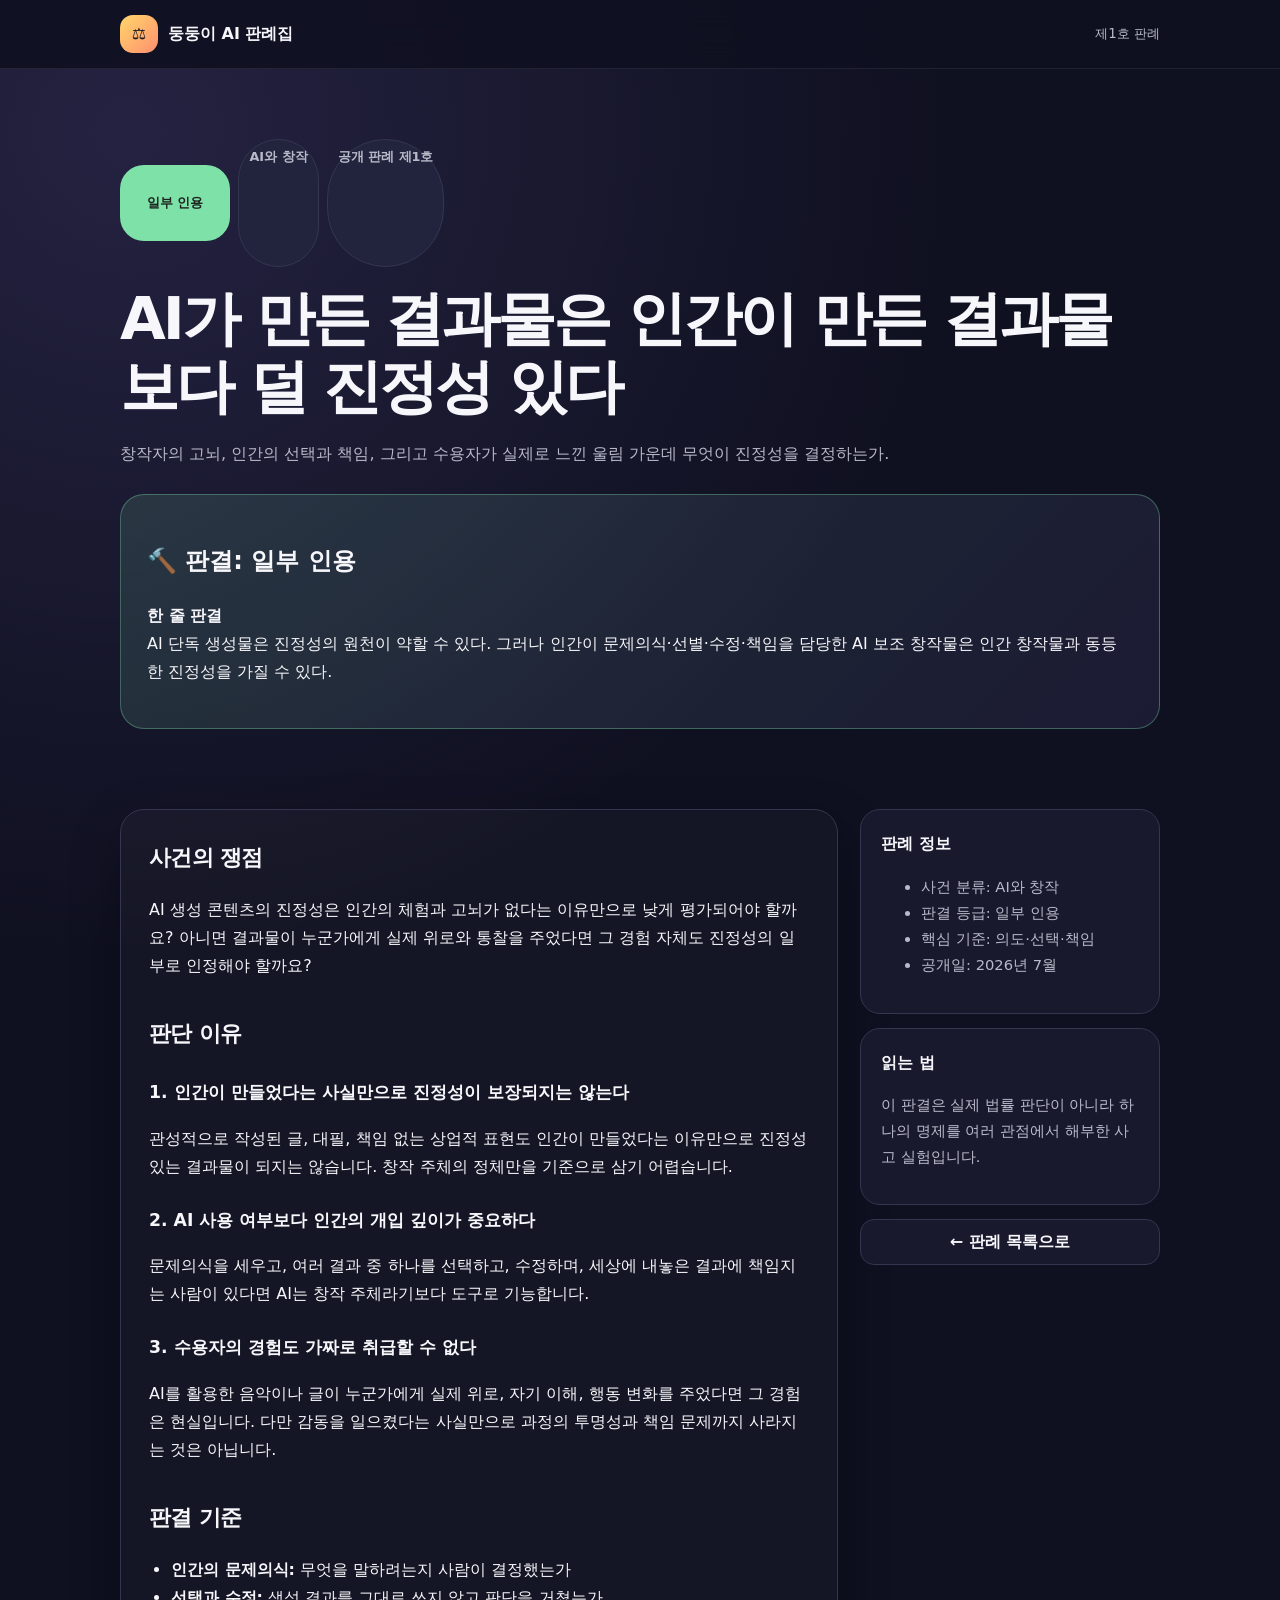
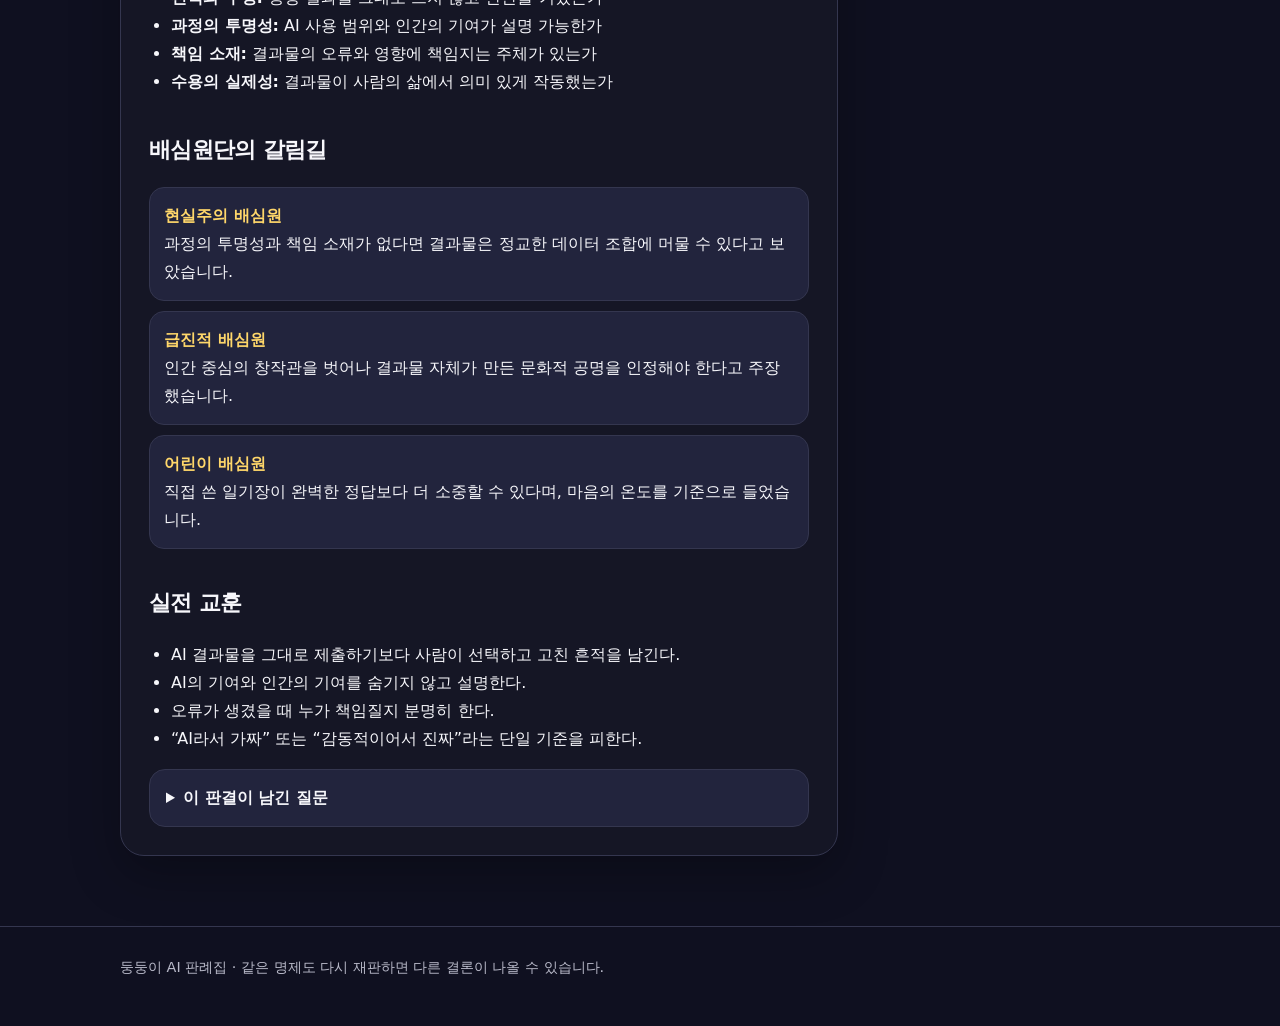
==== cases/ai-authenticity.html @ 7bd9a3a7 "Add files via upload" ====
<!doctype html><html lang="ko"><head><meta charset="utf-8"><meta name="viewport" content="width=device-width,initial-scale=1"><title>AI 결과물은 덜 진정성 있는가 | 둥둥이 AI 판례집</title><style>
:root{--bg:#0f1020;--panel:#18192d;--panel2:#22243d;--text:#f7f7fb;--muted:#b9bac9;--accent:#ffd76a;--line:#34364f;--good:#7ee2a8}*{box-sizing:border-box}body{margin:0;font-family:system-ui,-apple-system,"Segoe UI","Noto Sans KR",sans-serif;color:var(--text);background:radial-gradient(circle at 10% 5%,rgba(159,140,255,.15),transparent 30%),var(--bg);line-height:1.75}.wrap{width:min(1040px,calc(100% - 32px));margin:auto}.top{position:sticky;top:0;background:rgba(15,16,32,.86);backdrop-filter:blur(14px);border-bottom:1px solid rgba(255,255,255,.08);z-index:5}.nav{height:68px;display:flex;align-items:center;justify-content:space-between}.brand{display:flex;align-items:center;gap:10px;color:inherit;text-decoration:none;font-weight:850}.mark{width:38px;height:38px;border-radius:13px;display:grid;place-items:center;background:linear-gradient(135deg,var(--accent),#ff8f70);color:#171722}.muted,.nav small{color:var(--muted)}.hero{padding:70px 0 24px}.badges{display:flex;gap:8px;flex-wrap:wrap}.badge{padding:6px 10px;border-radius:999px;font-size:.8rem;font-weight:800;background:var(--panel2);color:var(--muted);border:1px solid var(--line)}.badge.verdict{color:#1d241f;background:var(--good);border-color:transparent}h1{font-size:clamp(2rem,5vw,3.7rem);line-height:1.15;letter-spacing:-.05em;margin:18px 0}.verdict{background:linear-gradient(135deg,rgba(126,226,168,.14),rgba(159,140,255,.09));border:1px solid rgba(126,226,168,.35);border-radius:24px;padding:26px;margin:26px 0}.grid{display:grid;grid-template-columns:minmax(0,1fr) 300px;gap:22px;align-items:start;padding:30px 0 70px}@media(max-width:860px){.grid{grid-template-columns:1fr}}.article{background:rgba(255,255,255,.025);border:1px solid var(--line);border-radius:24px;padding:28px;box-shadow:0 18px 50px rgba(0,0,0,.28)}.article h2{margin-top:34px;font-size:1.4rem;letter-spacing:-.03em}.article h2:first-child{margin-top:0}.article h3{font-size:1.08rem;margin-top:24px}.article ul{padding-left:22px}.side{position:sticky;top:90px}.panel{background:var(--panel);border:1px solid var(--line);border-radius:20px;padding:20px;margin-bottom:14px}.panel h3{margin:0 0 10px;font-size:1rem}.panel p,.panel li{color:var(--muted);font-size:.92rem}.jury{display:grid;gap:10px}.jury div{background:var(--panel2);border:1px solid var(--line);border-radius:15px;padding:14px}.jury strong{color:var(--accent)}.btn{display:inline-flex;align-items:center;justify-content:center;width:100%;min-height:46px;padding:0 18px;border-radius:14px;text-decoration:none;border:1px solid var(--line);background:var(--panel);font-weight:750;color:inherit}details{border:1px solid var(--line);border-radius:16px;padding:14px 16px;background:var(--panel2)}summary{cursor:pointer;font-weight:800}footer{border-top:1px solid var(--line);padding:28px 0 46px;color:var(--muted);font-size:.9rem}
</style></head><body><header class="top"><div class="wrap nav"><a class="brand" href="../index.html"><span class="mark">⚖</span><span>둥둥이 AI 판례집</span></a><small>제1호 판례</small></div></header><main><section class="hero"><div class="wrap"><div class="badges"><span class="badge verdict">일부 인용</span><span class="badge">AI와 창작</span><span class="badge">공개 판례 제1호</span></div><h1>AI가 만든 결과물은 인간이 만든 결과물보다 덜 진정성 있다</h1><p class="muted">창작자의 고뇌, 인간의 선택과 책임, 그리고 수용자가 실제로 느낀 울림 가운데 무엇이 진정성을 결정하는가.</p><div class="verdict"><h2>🔨 판결: 일부 인용</h2><p><strong>한 줄 판결</strong><br>AI 단독 생성물은 진정성의 원천이 약할 수 있다. 그러나 인간이 문제의식·선별·수정·책임을 담당한 AI 보조 창작물은 인간 창작물과 동등한 진정성을 가질 수 있다.</p></div></div></section><section><div class="wrap grid"><article class="article"><h2>사건의 쟁점</h2><p>AI 생성 콘텐츠의 진정성은 인간의 체험과 고뇌가 없다는 이유만으로 낮게 평가되어야 할까요? 아니면 결과물이 누군가에게 실제 위로와 통찰을 주었다면 그 경험 자체도 진정성의 일부로 인정해야 할까요?</p><h2>판단 이유</h2><h3>1. 인간이 만들었다는 사실만으로 진정성이 보장되지는 않는다</h3><p>관성적으로 작성된 글, 대필, 책임 없는 상업적 표현도 인간이 만들었다는 이유만으로 진정성 있는 결과물이 되지는 않습니다. 창작 주체의 정체만을 기준으로 삼기 어렵습니다.</p><h3>2. AI 사용 여부보다 인간의 개입 깊이가 중요하다</h3><p>문제의식을 세우고, 여러 결과 중 하나를 선택하고, 수정하며, 세상에 내놓은 결과에 책임지는 사람이 있다면 AI는 창작 주체라기보다 도구로 기능합니다.</p><h3>3. 수용자의 경험도 가짜로 취급할 수 없다</h3><p>AI를 활용한 음악이나 글이 누군가에게 실제 위로, 자기 이해, 행동 변화를 주었다면 그 경험은 현실입니다. 다만 감동을 일으켰다는 사실만으로 과정의 투명성과 책임 문제까지 사라지는 것은 아닙니다.</p><h2>판결 기준</h2><ul><li><strong>인간의 문제의식:</strong> 무엇을 말하려는지 사람이 결정했는가</li><li><strong>선택과 수정:</strong> 생성 결과를 그대로 쓰지 않고 판단을 거쳤는가</li><li><strong>과정의 투명성:</strong> AI 사용 범위와 인간의 기여가 설명 가능한가</li><li><strong>책임 소재:</strong> 결과물의 오류와 영향에 책임지는 주체가 있는가</li><li><strong>수용의 실제성:</strong> 결과물이 사람의 삶에서 의미 있게 작동했는가</li></ul><h2>배심원단의 갈림길</h2><div class="jury"><div><strong>현실주의 배심원</strong><br>과정의 투명성과 책임 소재가 없다면 결과물은 정교한 데이터 조합에 머물 수 있다고 보았습니다.</div><div><strong>급진적 배심원</strong><br>인간 중심의 창작관을 벗어나 결과물 자체가 만든 문화적 공명을 인정해야 한다고 주장했습니다.</div><div><strong>어린이 배심원</strong><br>직접 쓴 일기장이 완벽한 정답보다 더 소중할 수 있다며, 마음의 온도를 기준으로 들었습니다.</div></div><h2>실전 교훈</h2><ul><li>AI 결과물을 그대로 제출하기보다 사람이 선택하고 고친 흔적을 남긴다.</li><li>AI의 기여와 인간의 기여를 숨기지 않고 설명한다.</li><li>오류가 생겼을 때 누가 책임질지 분명히 한다.</li><li>“AI라서 가짜” 또는 “감동적이어서 진짜”라는 단일 기준을 피한다.</li></ul><details><summary>이 판결이 남긴 질문</summary><p>창작자의 실제 경험이 없더라도 수용자가 깊은 의미를 얻었다면, 그 작품의 진정성은 누구의 것일까요?</p></details></article><aside class="side"><div class="panel"><h3>판례 정보</h3><ul><li>사건 분류: AI와 창작</li><li>판결 등급: 일부 인용</li><li>핵심 기준: 의도·선택·책임</li><li>공개일: 2026년 7월</li></ul></div><div class="panel"><h3>읽는 법</h3><p>이 판결은 실제 법률 판단이 아니라 하나의 명제를 여러 관점에서 해부한 사고 실험입니다.</p></div><a class="btn" href="../index.html">← 판례 목록으로</a></aside></div></section></main><footer><div class="wrap">둥둥이 AI 판례집 · 같은 명제도 다시 재판하면 다른 결론이 나올 수 있습니다.</div></footer></body></html>
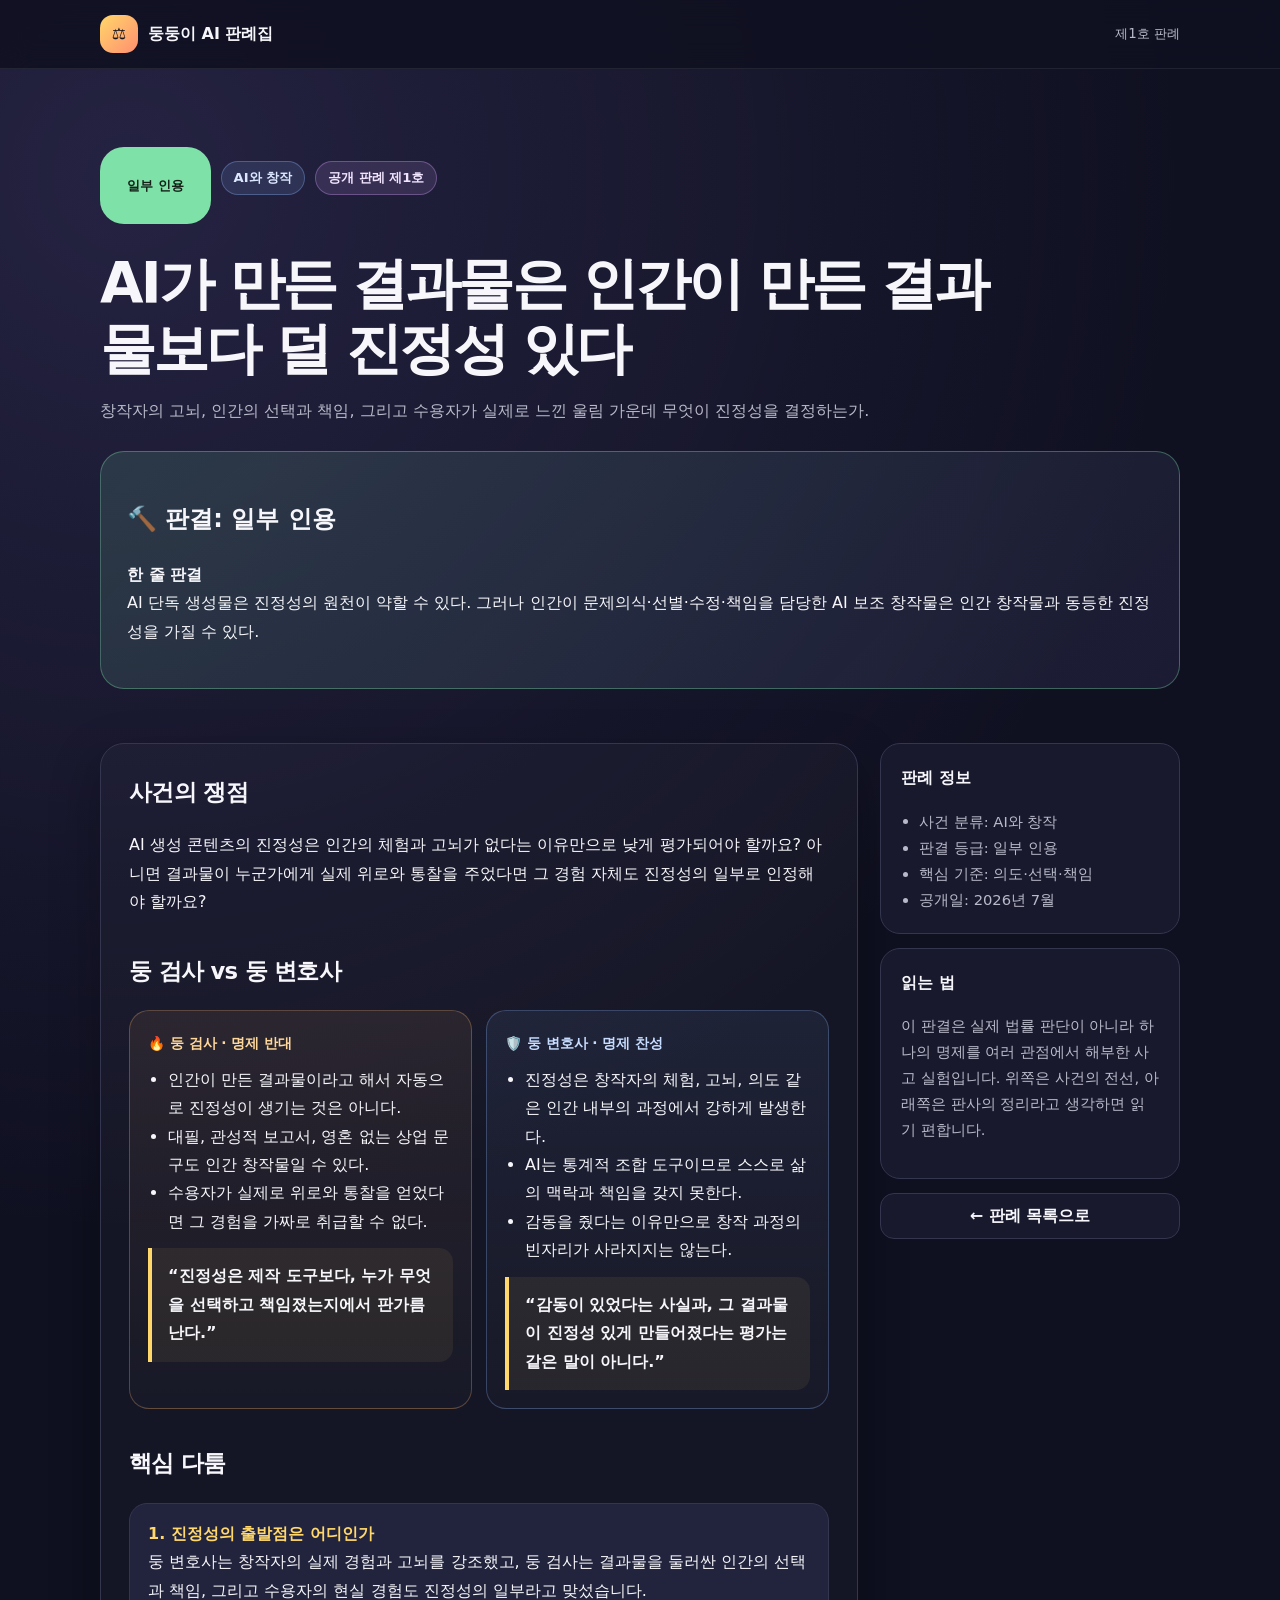
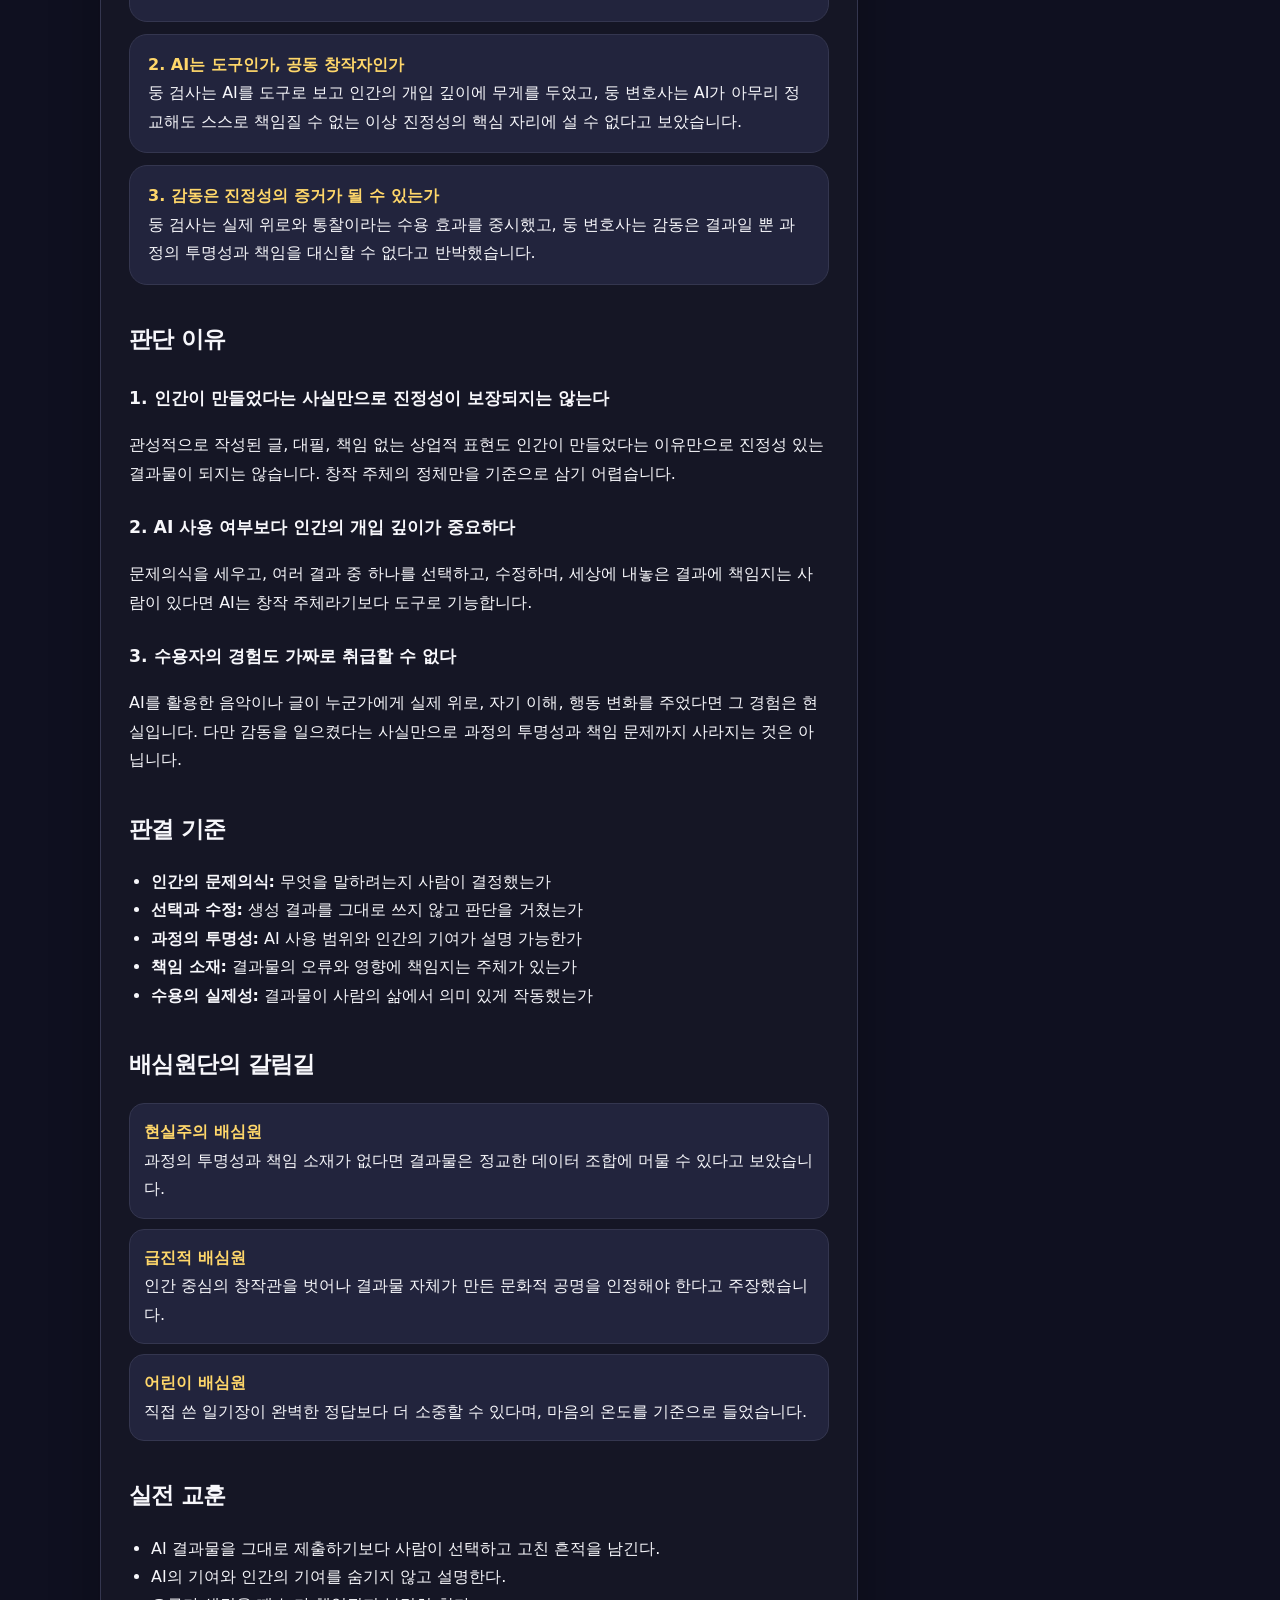
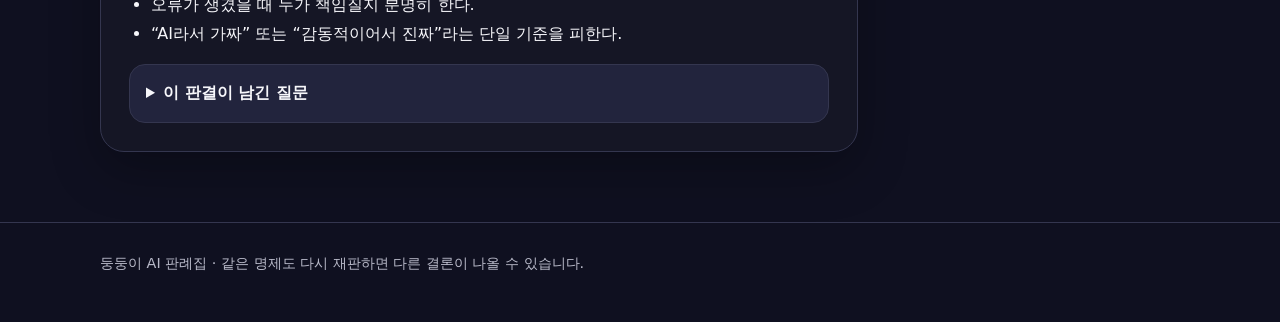
==== commit 77a1e630: "Add files via upload" ====
--- a/cases/ai-authenticity.html
+++ b/cases/ai-authenticity.html
@@ -1,3 +1,223 @@
-<!doctype html><html lang="ko"><head><meta charset="utf-8"><meta name="viewport" content="width=device-width,initial-scale=1"><title>AI 결과물은 덜 진정성 있는가 | 둥둥이 AI 판례집</title><style>
-:root{--bg:#0f1020;--panel:#18192d;--panel2:#22243d;--text:#f7f7fb;--muted:#b9bac9;--accent:#ffd76a;--line:#34364f;--good:#7ee2a8}*{box-sizing:border-box}body{margin:0;font-family:system-ui,-apple-system,"Segoe UI","Noto Sans KR",sans-serif;color:var(--text);background:radial-gradient(circle at 10% 5%,rgba(159,140,255,.15),transparent 30%),var(--bg);line-height:1.75}.wrap{width:min(1040px,calc(100% - 32px));margin:auto}.top{position:sticky;top:0;background:rgba(15,16,32,.86);backdrop-filter:blur(14px);border-bottom:1px solid rgba(255,255,255,.08);z-index:5}.nav{height:68px;display:flex;align-items:center;justify-content:space-between}.brand{display:flex;align-items:center;gap:10px;color:inherit;text-decoration:none;font-weight:850}.mark{width:38px;height:38px;border-radius:13px;display:grid;place-items:center;background:linear-gradient(135deg,var(--accent),#ff8f70);color:#171722}.muted,.nav small{color:var(--muted)}.hero{padding:70px 0 24px}.badges{display:flex;gap:8px;flex-wrap:wrap}.badge{padding:6px 10px;border-radius:999px;font-size:.8rem;font-weight:800;background:var(--panel2);color:var(--muted);border:1px solid var(--line)}.badge.verdict{color:#1d241f;background:var(--good);border-color:transparent}h1{font-size:clamp(2rem,5vw,3.7rem);line-height:1.15;letter-spacing:-.05em;margin:18px 0}.verdict{background:linear-gradient(135deg,rgba(126,226,168,.14),rgba(159,140,255,.09));border:1px solid rgba(126,226,168,.35);border-radius:24px;padding:26px;margin:26px 0}.grid{display:grid;grid-template-columns:minmax(0,1fr) 300px;gap:22px;align-items:start;padding:30px 0 70px}@media(max-width:860px){.grid{grid-template-columns:1fr}}.article{background:rgba(255,255,255,.025);border:1px solid var(--line);border-radius:24px;padding:28px;box-shadow:0 18px 50px rgba(0,0,0,.28)}.article h2{margin-top:34px;font-size:1.4rem;letter-spacing:-.03em}.article h2:first-child{margin-top:0}.article h3{font-size:1.08rem;margin-top:24px}.article ul{padding-left:22px}.side{position:sticky;top:90px}.panel{background:var(--panel);border:1px solid var(--line);border-radius:20px;padding:20px;margin-bottom:14px}.panel h3{margin:0 0 10px;font-size:1rem}.panel p,.panel li{color:var(--muted);font-size:.92rem}.jury{display:grid;gap:10px}.jury div{background:var(--panel2);border:1px solid var(--line);border-radius:15px;padding:14px}.jury strong{color:var(--accent)}.btn{display:inline-flex;align-items:center;justify-content:center;width:100%;min-height:46px;padding:0 18px;border-radius:14px;text-decoration:none;border:1px solid var(--line);background:var(--panel);font-weight:750;color:inherit}details{border:1px solid var(--line);border-radius:16px;padding:14px 16px;background:var(--panel2)}summary{cursor:pointer;font-weight:800}footer{border-top:1px solid var(--line);padding:28px 0 46px;color:var(--muted);font-size:.9rem}
-</style></head><body><header class="top"><div class="wrap nav"><a class="brand" href="../index.html"><span class="mark">⚖</span><span>둥둥이 AI 판례집</span></a><small>제1호 판례</small></div></header><main><section class="hero"><div class="wrap"><div class="badges"><span class="badge verdict">일부 인용</span><span class="badge">AI와 창작</span><span class="badge">공개 판례 제1호</span></div><h1>AI가 만든 결과물은 인간이 만든 결과물보다 덜 진정성 있다</h1><p class="muted">창작자의 고뇌, 인간의 선택과 책임, 그리고 수용자가 실제로 느낀 울림 가운데 무엇이 진정성을 결정하는가.</p><div class="verdict"><h2>🔨 판결: 일부 인용</h2><p><strong>한 줄 판결</strong><br>AI 단독 생성물은 진정성의 원천이 약할 수 있다. 그러나 인간이 문제의식·선별·수정·책임을 담당한 AI 보조 창작물은 인간 창작물과 동등한 진정성을 가질 수 있다.</p></div></div></section><section><div class="wrap grid"><article class="article"><h2>사건의 쟁점</h2><p>AI 생성 콘텐츠의 진정성은 인간의 체험과 고뇌가 없다는 이유만으로 낮게 평가되어야 할까요? 아니면 결과물이 누군가에게 실제 위로와 통찰을 주었다면 그 경험 자체도 진정성의 일부로 인정해야 할까요?</p><h2>판단 이유</h2><h3>1. 인간이 만들었다는 사실만으로 진정성이 보장되지는 않는다</h3><p>관성적으로 작성된 글, 대필, 책임 없는 상업적 표현도 인간이 만들었다는 이유만으로 진정성 있는 결과물이 되지는 않습니다. 창작 주체의 정체만을 기준으로 삼기 어렵습니다.</p><h3>2. AI 사용 여부보다 인간의 개입 깊이가 중요하다</h3><p>문제의식을 세우고, 여러 결과 중 하나를 선택하고, 수정하며, 세상에 내놓은 결과에 책임지는 사람이 있다면 AI는 창작 주체라기보다 도구로 기능합니다.</p><h3>3. 수용자의 경험도 가짜로 취급할 수 없다</h3><p>AI를 활용한 음악이나 글이 누군가에게 실제 위로, 자기 이해, 행동 변화를 주었다면 그 경험은 현실입니다. 다만 감동을 일으켰다는 사실만으로 과정의 투명성과 책임 문제까지 사라지는 것은 아닙니다.</p><h2>판결 기준</h2><ul><li><strong>인간의 문제의식:</strong> 무엇을 말하려는지 사람이 결정했는가</li><li><strong>선택과 수정:</strong> 생성 결과를 그대로 쓰지 않고 판단을 거쳤는가</li><li><strong>과정의 투명성:</strong> AI 사용 범위와 인간의 기여가 설명 가능한가</li><li><strong>책임 소재:</strong> 결과물의 오류와 영향에 책임지는 주체가 있는가</li><li><strong>수용의 실제성:</strong> 결과물이 사람의 삶에서 의미 있게 작동했는가</li></ul><h2>배심원단의 갈림길</h2><div class="jury"><div><strong>현실주의 배심원</strong><br>과정의 투명성과 책임 소재가 없다면 결과물은 정교한 데이터 조합에 머물 수 있다고 보았습니다.</div><div><strong>급진적 배심원</strong><br>인간 중심의 창작관을 벗어나 결과물 자체가 만든 문화적 공명을 인정해야 한다고 주장했습니다.</div><div><strong>어린이 배심원</strong><br>직접 쓴 일기장이 완벽한 정답보다 더 소중할 수 있다며, 마음의 온도를 기준으로 들었습니다.</div></div><h2>실전 교훈</h2><ul><li>AI 결과물을 그대로 제출하기보다 사람이 선택하고 고친 흔적을 남긴다.</li><li>AI의 기여와 인간의 기여를 숨기지 않고 설명한다.</li><li>오류가 생겼을 때 누가 책임질지 분명히 한다.</li><li>“AI라서 가짜” 또는 “감동적이어서 진짜”라는 단일 기준을 피한다.</li></ul><details><summary>이 판결이 남긴 질문</summary><p>창작자의 실제 경험이 없더라도 수용자가 깊은 의미를 얻었다면, 그 작품의 진정성은 누구의 것일까요?</p></details></article><aside class="side"><div class="panel"><h3>판례 정보</h3><ul><li>사건 분류: AI와 창작</li><li>판결 등급: 일부 인용</li><li>핵심 기준: 의도·선택·책임</li><li>공개일: 2026년 7월</li></ul></div><div class="panel"><h3>읽는 법</h3><p>이 판결은 실제 법률 판단이 아니라 하나의 명제를 여러 관점에서 해부한 사고 실험입니다.</p></div><a class="btn" href="../index.html">← 판례 목록으로</a></aside></div></section></main><footer><div class="wrap">둥둥이 AI 판례집 · 같은 명제도 다시 재판하면 다른 결론이 나올 수 있습니다.</div></footer></body></html>
+<!doctype html>
+<html lang="ko">
+<head>
+<meta charset="utf-8">
+<meta name="viewport" content="width=device-width, initial-scale=1">
+<title>AI 결과물은 덜 진정성 있는가 | 둥둥이 AI 판례집</title>
+<style>
+:root{
+  --bg:#0f1020;--panel:#18192d;--panel2:#22243d;--text:#f7f7fb;--muted:#b9bac9;
+  --accent:#ffd76a;--line:#34364f;--good:#7ee2a8;--blue:#8cb8ff;--pink:#d6a2ff;
+}
+*{box-sizing:border-box}
+body{
+  margin:0;font-family:system-ui,-apple-system,"Segoe UI","Noto Sans KR",sans-serif;color:var(--text);
+  background:radial-gradient(circle at 10% 5%,rgba(159,140,255,.15),transparent 30%),var(--bg);
+  line-height:1.78
+}
+.wrap{width:min(1080px,calc(100% - 32px));margin:auto}
+.top{position:sticky;top:0;background:rgba(15,16,32,.88);backdrop-filter:blur(14px);border-bottom:1px solid rgba(255,255,255,.08);z-index:5}
+.nav{height:68px;display:flex;align-items:center;justify-content:space-between;gap:16px}
+.brand{display:flex;align-items:center;gap:10px;color:inherit;text-decoration:none;font-weight:850}
+.mark{width:38px;height:38px;border-radius:13px;display:grid;place-items:center;background:linear-gradient(135deg,var(--accent),#ff8f70);color:#171722}
+.muted,.nav small{color:var(--muted)}
+.hero{padding:52px 0 18px}
+.badges{display:flex;gap:10px;flex-wrap:wrap;align-items:center}
+.badge{
+  display:inline-flex;align-items:center;justify-content:center;
+  min-height:34px;padding:0 12px;border-radius:999px;font-size:.82rem;font-weight:800;
+  background:var(--panel2);color:var(--muted);border:1px solid var(--line);white-space:nowrap
+}
+.badge.verdict{color:#152018;background:var(--good);border-color:transparent}
+.badge.blue{color:#dbe7ff;background:rgba(140,184,255,.13);border-color:rgba(140,184,255,.32)}
+.badge.purple{color:#f1e5ff;background:rgba(214,162,255,.13);border-color:rgba(214,162,255,.32)}
+h1{font-size:clamp(1.95rem,4.4vw,3.95rem);line-height:1.14;letter-spacing:-.05em;margin:18px 0 14px}
+.intro{max-width:920px}
+.verdict{
+  background:linear-gradient(135deg,rgba(126,226,168,.14),rgba(159,140,255,.09));
+  border:1px solid rgba(126,226,168,.35);border-radius:24px;padding:26px;margin:26px 0 10px
+}
+.grid{display:grid;grid-template-columns:minmax(0,1fr) 300px;gap:22px;align-items:start;padding:26px 0 70px}
+@media(max-width:920px){.grid{grid-template-columns:1fr}.side{position:static}}
+.article{
+  background:rgba(255,255,255,.025);border:1px solid var(--line);border-radius:24px;
+  padding:28px;box-shadow:0 18px 50px rgba(0,0,0,.28)
+}
+.article h2{margin-top:34px;font-size:1.42rem;letter-spacing:-.03em}
+.article h2:first-child{margin-top:0}
+.article h3{font-size:1.08rem;margin-top:24px}
+.article ul{padding-left:22px}
+.side{position:sticky;top:90px}
+.panel{background:var(--panel);border:1px solid var(--line);border-radius:20px;padding:20px;margin-bottom:14px}
+.panel h3{margin:0 0 10px;font-size:1rem}
+.panel p,.panel li{color:var(--muted);font-size:.92rem}
+.panel ul{padding-left:18px;margin-bottom:0}
+.btn{display:inline-flex;align-items:center;justify-content:center;width:100%;min-height:46px;padding:0 18px;border-radius:14px;text-decoration:none;border:1px solid var(--line);background:var(--panel);font-weight:750;color:inherit}
+.arg-grid{display:grid;grid-template-columns:1fr 1fr;gap:14px;margin-top:18px}
+@media(max-width:760px){.arg-grid{grid-template-columns:1fr}}
+.arg-card{
+  border-radius:20px;padding:18px;border:1px solid var(--line);background:linear-gradient(180deg,rgba(255,255,255,.03),rgba(255,255,255,.015))
+}
+.arg-card.pros{background:linear-gradient(180deg,rgba(255,184,107,.08),rgba(255,255,255,.015));border-color:rgba(255,184,107,.28)}
+.arg-card.def{background:linear-gradient(180deg,rgba(140,184,255,.08),rgba(255,255,255,.015));border-color:rgba(140,184,255,.28)}
+.arg-card .role{display:inline-flex;align-items:center;gap:8px;font-size:.86rem;font-weight:900;margin-bottom:10px}
+.arg-card.pros .role{color:#ffd79b}
+.arg-card.def .role{color:#c7ddff}
+.arg-card ul{margin:0;padding-left:20px}
+.clash{
+  display:grid;gap:12px;margin-top:18px
+}
+.clash-item{
+  border:1px solid var(--line);background:var(--panel2);border-radius:18px;padding:16px 18px
+}
+.clash-item strong{color:var(--accent)}
+.quote-line{
+  margin-top:12px;padding:14px 16px;border-left:4px solid var(--accent);
+  background:rgba(255,215,106,.07);border-radius:0 14px 14px 0;font-weight:720
+}
+.jury{display:grid;gap:10px}
+.jury div{background:var(--panel2);border:1px solid var(--line);border-radius:15px;padding:14px}
+.jury strong{color:var(--accent)}
+details{border:1px solid var(--line);border-radius:16px;padding:14px 16px;background:var(--panel2)}
+summary{cursor:pointer;font-weight:800}
+footer{border-top:1px solid var(--line);padding:28px 0 46px;color:var(--muted);font-size:.9rem}
+</style>
+</head>
+<body>
+<header class="top">
+  <div class="wrap nav">
+    <a class="brand" href="../index.html"><span class="mark">⚖</span><span>둥둥이 AI 판례집</span></a>
+    <small>제1호 판례</small>
+  </div>
+</header>
+
+<main>
+  <section class="hero">
+    <div class="wrap">
+      <div class="badges">
+        <span class="badge verdict">일부 인용</span>
+        <span class="badge blue">AI와 창작</span>
+        <span class="badge purple">공개 판례 제1호</span>
+      </div>
+      <div class="intro">
+        <h1>AI가 만든 결과물은 인간이 만든 결과물보다 덜 진정성 있다</h1>
+        <p class="muted">창작자의 고뇌, 인간의 선택과 책임, 그리고 수용자가 실제로 느낀 울림 가운데 무엇이 진정성을 결정하는가.</p>
+      </div>
+
+      <div class="verdict">
+        <h2>🔨 판결: 일부 인용</h2>
+        <p><strong>한 줄 판결</strong><br>AI 단독 생성물은 진정성의 원천이 약할 수 있다. 그러나 인간이 문제의식·선별·수정·책임을 담당한 AI 보조 창작물은 인간 창작물과 동등한 진정성을 가질 수 있다.</p>
+      </div>
+    </div>
+  </section>
+
+  <section>
+    <div class="wrap grid">
+      <article class="article">
+        <h2>사건의 쟁점</h2>
+        <p>AI 생성 콘텐츠의 진정성은 인간의 체험과 고뇌가 없다는 이유만으로 낮게 평가되어야 할까요? 아니면 결과물이 누군가에게 실제 위로와 통찰을 주었다면 그 경험 자체도 진정성의 일부로 인정해야 할까요?</p>
+
+        <h2>둥 검사 vs 둥 변호사</h2>
+        <div class="arg-grid">
+          <section class="arg-card pros">
+            <div class="role">🔥 둥 검사 · 명제 반대</div>
+            <ul>
+              <li>인간이 만든 결과물이라고 해서 자동으로 진정성이 생기는 것은 아니다.</li>
+              <li>대필, 관성적 보고서, 영혼 없는 상업 문구도 인간 창작물일 수 있다.</li>
+              <li>수용자가 실제로 위로와 통찰을 얻었다면 그 경험을 가짜로 취급할 수 없다.</li>
+            </ul>
+            <div class="quote-line">“진정성은 제작 도구보다, 누가 무엇을 선택하고 책임졌는지에서 판가름난다.”</div>
+          </section>
+
+          <section class="arg-card def">
+            <div class="role">🛡️ 둥 변호사 · 명제 찬성</div>
+            <ul>
+              <li>진정성은 창작자의 체험, 고뇌, 의도 같은 인간 내부의 과정에서 강하게 발생한다.</li>
+              <li>AI는 통계적 조합 도구이므로 스스로 삶의 맥락과 책임을 갖지 못한다.</li>
+              <li>감동을 줬다는 이유만으로 창작 과정의 빈자리가 사라지지는 않는다.</li>
+            </ul>
+            <div class="quote-line">“감동이 있었다는 사실과, 그 결과물이 진정성 있게 만들어졌다는 평가는 같은 말이 아니다.”</div>
+          </section>
+        </div>
+
+        <h2>핵심 다툼</h2>
+        <div class="clash">
+          <div class="clash-item">
+            <strong>1. 진정성의 출발점은 어디인가</strong><br>
+            둥 변호사는 창작자의 실제 경험과 고뇌를 강조했고, 둥 검사는 결과물을 둘러싼 인간의 선택과 책임, 그리고 수용자의 현실 경험도 진정성의 일부라고 맞섰습니다.
+          </div>
+          <div class="clash-item">
+            <strong>2. AI는 도구인가, 공동 창작자인가</strong><br>
+            둥 검사는 AI를 도구로 보고 인간의 개입 깊이에 무게를 두었고, 둥 변호사는 AI가 아무리 정교해도 스스로 책임질 수 없는 이상 진정성의 핵심 자리에 설 수 없다고 보았습니다.
+          </div>
+          <div class="clash-item">
+            <strong>3. 감동은 진정성의 증거가 될 수 있는가</strong><br>
+            둥 검사는 실제 위로와 통찰이라는 수용 효과를 중시했고, 둥 변호사는 감동은 결과일 뿐 과정의 투명성과 책임을 대신할 수 없다고 반박했습니다.
+          </div>
+        </div>
+
+        <h2>판단 이유</h2>
+        <h3>1. 인간이 만들었다는 사실만으로 진정성이 보장되지는 않는다</h3>
+        <p>관성적으로 작성된 글, 대필, 책임 없는 상업적 표현도 인간이 만들었다는 이유만으로 진정성 있는 결과물이 되지는 않습니다. 창작 주체의 정체만을 기준으로 삼기 어렵습니다.</p>
+
+        <h3>2. AI 사용 여부보다 인간의 개입 깊이가 중요하다</h3>
+        <p>문제의식을 세우고, 여러 결과 중 하나를 선택하고, 수정하며, 세상에 내놓은 결과에 책임지는 사람이 있다면 AI는 창작 주체라기보다 도구로 기능합니다.</p>
+
+        <h3>3. 수용자의 경험도 가짜로 취급할 수 없다</h3>
+        <p>AI를 활용한 음악이나 글이 누군가에게 실제 위로, 자기 이해, 행동 변화를 주었다면 그 경험은 현실입니다. 다만 감동을 일으켰다는 사실만으로 과정의 투명성과 책임 문제까지 사라지는 것은 아닙니다.</p>
+
+        <h2>판결 기준</h2>
+        <ul>
+          <li><strong>인간의 문제의식:</strong> 무엇을 말하려는지 사람이 결정했는가</li>
+          <li><strong>선택과 수정:</strong> 생성 결과를 그대로 쓰지 않고 판단을 거쳤는가</li>
+          <li><strong>과정의 투명성:</strong> AI 사용 범위와 인간의 기여가 설명 가능한가</li>
+          <li><strong>책임 소재:</strong> 결과물의 오류와 영향에 책임지는 주체가 있는가</li>
+          <li><strong>수용의 실제성:</strong> 결과물이 사람의 삶에서 의미 있게 작동했는가</li>
+        </ul>
+
+        <h2>배심원단의 갈림길</h2>
+        <div class="jury">
+          <div><strong>현실주의 배심원</strong><br>과정의 투명성과 책임 소재가 없다면 결과물은 정교한 데이터 조합에 머물 수 있다고 보았습니다.</div>
+          <div><strong>급진적 배심원</strong><br>인간 중심의 창작관을 벗어나 결과물 자체가 만든 문화적 공명을 인정해야 한다고 주장했습니다.</div>
+          <div><strong>어린이 배심원</strong><br>직접 쓴 일기장이 완벽한 정답보다 더 소중할 수 있다며, 마음의 온도를 기준으로 들었습니다.</div>
+        </div>
+
+        <h2>실전 교훈</h2>
+        <ul>
+          <li>AI 결과물을 그대로 제출하기보다 사람이 선택하고 고친 흔적을 남긴다.</li>
+          <li>AI의 기여와 인간의 기여를 숨기지 않고 설명한다.</li>
+          <li>오류가 생겼을 때 누가 책임질지 분명히 한다.</li>
+          <li>“AI라서 가짜” 또는 “감동적이어서 진짜”라는 단일 기준을 피한다.</li>
+        </ul>
+
+        <details>
+          <summary>이 판결이 남긴 질문</summary>
+          <p>창작자의 실제 경험이 없더라도 수용자가 깊은 의미를 얻었다면, 그 작품의 진정성은 누구의 것일까요? 또한 인간이 AI를 이용해 의미를 선택했다면, 창작자는 인간일까요, 인간과 AI의 관계일까요?</p>
+        </details>
+      </article>
+
+      <aside class="side">
+        <div class="panel">
+          <h3>판례 정보</h3>
+          <ul>
+            <li>사건 분류: AI와 창작</li>
+            <li>판결 등급: 일부 인용</li>
+            <li>핵심 기준: 의도·선택·책임</li>
+            <li>공개일: 2026년 7월</li>
+          </ul>
+        </div>
+        <div class="panel">
+          <h3>읽는 법</h3>
+          <p>이 판결은 실제 법률 판단이 아니라 하나의 명제를 여러 관점에서 해부한 사고 실험입니다. 위쪽은 사건의 전선, 아래쪽은 판사의 정리라고 생각하면 읽기 편합니다.</p>
+        </div>
+        <a class="btn" href="../index.html">← 판례 목록으로</a>
+      </aside>
+    </div>
+  </section>
+</main>
+
+<footer>
+  <div class="wrap">둥둥이 AI 판례집 · 같은 명제도 다시 재판하면 다른 결론이 나올 수 있습니다.</div>
+</footer>
+</body>
+</html>
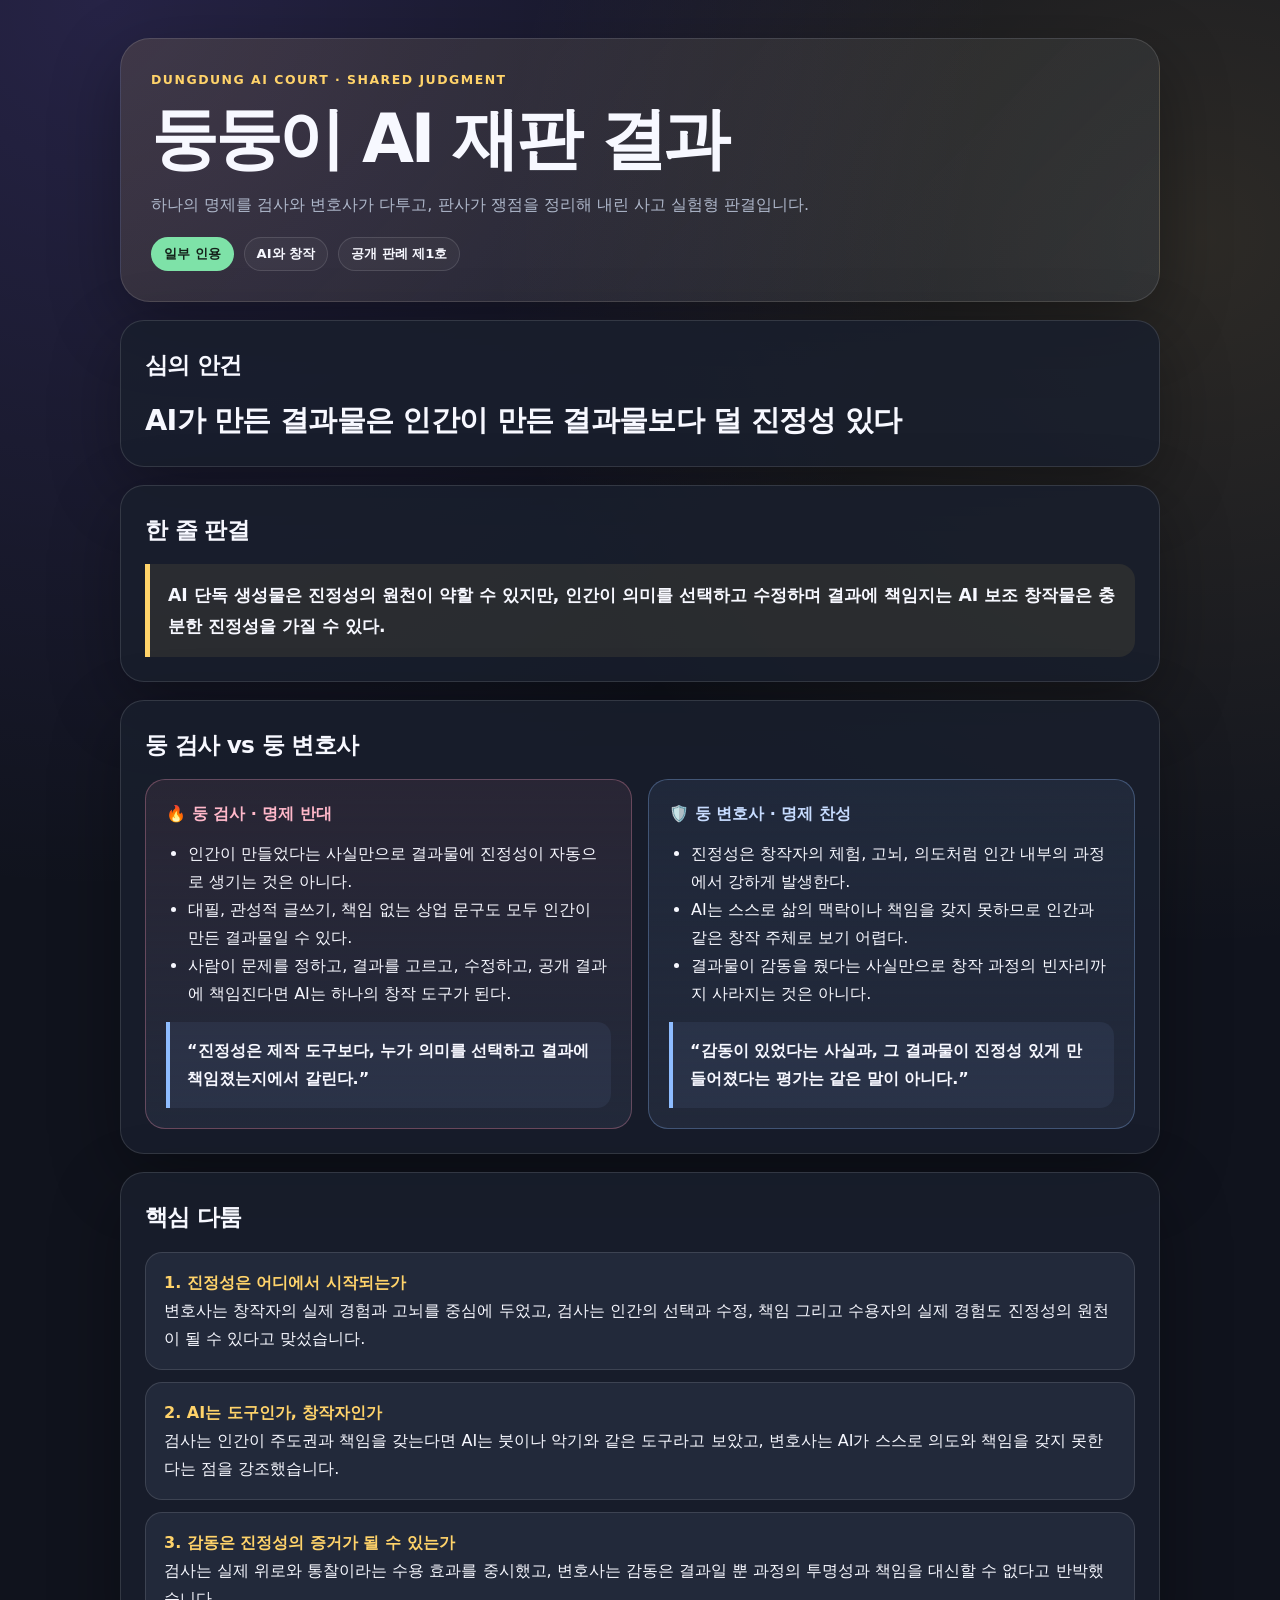
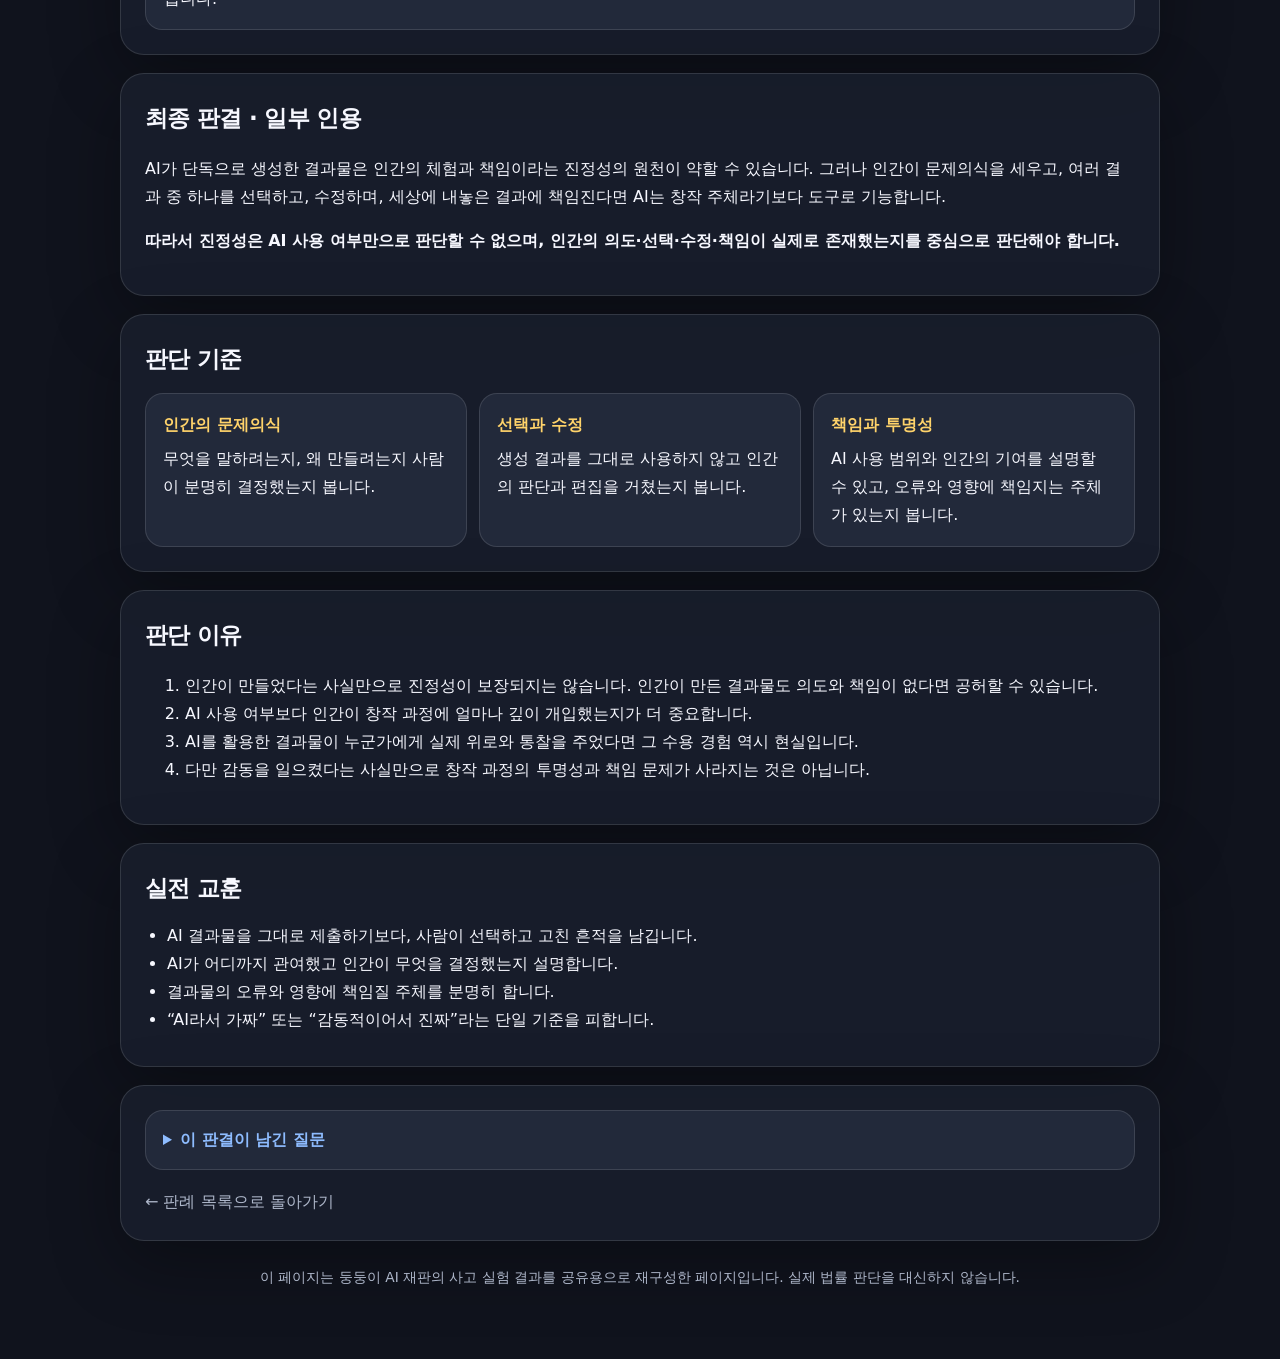
==== commit ed119b5a: "Add files via upload" ====
--- a/cases/ai-authenticity.html
+++ b/cases/ai-authenticity.html
@@ -3,221 +3,144 @@
 <head>
 <meta charset="utf-8">
 <meta name="viewport" content="width=device-width, initial-scale=1">
-<title>AI 결과물은 덜 진정성 있는가 | 둥둥이 AI 판례집</title>
+<title>둥둥이 AI 재판 결과 · AI 창작과 진정성</title>
+<meta name="description" content="AI가 만든 결과물은 인간이 만든 결과물보다 덜 진정성 있는지에 대한 둥둥이 AI 재판 결과">
 <style>
-:root{
-  --bg:#0f1020;--panel:#18192d;--panel2:#22243d;--text:#f7f7fb;--muted:#b9bac9;
-  --accent:#ffd76a;--line:#34364f;--good:#7ee2a8;--blue:#8cb8ff;--pink:#d6a2ff;
-}
+:root{color-scheme:dark;--bg:#10131d;--panel:#191f2d;--panel2:#22293a;--line:rgba(255,255,255,.12);--text:#f7f8ff;--muted:#aeb7ca;--gold:#ffd36a;--blue:#8ebcff;--pink:#ff9ab6;--good:#7ee2a8;--shadow:0 22px 70px rgba(0,0,0,.32)}
 *{box-sizing:border-box}
-body{
-  margin:0;font-family:system-ui,-apple-system,"Segoe UI","Noto Sans KR",sans-serif;color:var(--text);
-  background:radial-gradient(circle at 10% 5%,rgba(159,140,255,.15),transparent 30%),var(--bg);
-  line-height:1.78
-}
-.wrap{width:min(1080px,calc(100% - 32px));margin:auto}
-.top{position:sticky;top:0;background:rgba(15,16,32,.88);backdrop-filter:blur(14px);border-bottom:1px solid rgba(255,255,255,.08);z-index:5}
-.nav{height:68px;display:flex;align-items:center;justify-content:space-between;gap:16px}
-.brand{display:flex;align-items:center;gap:10px;color:inherit;text-decoration:none;font-weight:850}
-.mark{width:38px;height:38px;border-radius:13px;display:grid;place-items:center;background:linear-gradient(135deg,var(--accent),#ff8f70);color:#171722}
-.muted,.nav small{color:var(--muted)}
-.hero{padding:52px 0 18px}
-.badges{display:flex;gap:10px;flex-wrap:wrap;align-items:center}
-.badge{
-  display:inline-flex;align-items:center;justify-content:center;
-  min-height:34px;padding:0 12px;border-radius:999px;font-size:.82rem;font-weight:800;
-  background:var(--panel2);color:var(--muted);border:1px solid var(--line);white-space:nowrap
-}
-.badge.verdict{color:#152018;background:var(--good);border-color:transparent}
-.badge.blue{color:#dbe7ff;background:rgba(140,184,255,.13);border-color:rgba(140,184,255,.32)}
-.badge.purple{color:#f1e5ff;background:rgba(214,162,255,.13);border-color:rgba(214,162,255,.32)}
-h1{font-size:clamp(1.95rem,4.4vw,3.95rem);line-height:1.14;letter-spacing:-.05em;margin:18px 0 14px}
-.intro{max-width:920px}
-.verdict{
-  background:linear-gradient(135deg,rgba(126,226,168,.14),rgba(159,140,255,.09));
-  border:1px solid rgba(126,226,168,.35);border-radius:24px;padding:26px;margin:26px 0 10px
-}
-.grid{display:grid;grid-template-columns:minmax(0,1fr) 300px;gap:22px;align-items:start;padding:26px 0 70px}
-@media(max-width:920px){.grid{grid-template-columns:1fr}.side{position:static}}
-.article{
-  background:rgba(255,255,255,.025);border:1px solid var(--line);border-radius:24px;
-  padding:28px;box-shadow:0 18px 50px rgba(0,0,0,.28)
-}
-.article h2{margin-top:34px;font-size:1.42rem;letter-spacing:-.03em}
-.article h2:first-child{margin-top:0}
-.article h3{font-size:1.08rem;margin-top:24px}
-.article ul{padding-left:22px}
-.side{position:sticky;top:90px}
-.panel{background:var(--panel);border:1px solid var(--line);border-radius:20px;padding:20px;margin-bottom:14px}
-.panel h3{margin:0 0 10px;font-size:1rem}
-.panel p,.panel li{color:var(--muted);font-size:.92rem}
-.panel ul{padding-left:18px;margin-bottom:0}
-.btn{display:inline-flex;align-items:center;justify-content:center;width:100%;min-height:46px;padding:0 18px;border-radius:14px;text-decoration:none;border:1px solid var(--line);background:var(--panel);font-weight:750;color:inherit}
-.arg-grid{display:grid;grid-template-columns:1fr 1fr;gap:14px;margin-top:18px}
-@media(max-width:760px){.arg-grid{grid-template-columns:1fr}}
-.arg-card{
-  border-radius:20px;padding:18px;border:1px solid var(--line);background:linear-gradient(180deg,rgba(255,255,255,.03),rgba(255,255,255,.015))
-}
-.arg-card.pros{background:linear-gradient(180deg,rgba(255,184,107,.08),rgba(255,255,255,.015));border-color:rgba(255,184,107,.28)}
-.arg-card.def{background:linear-gradient(180deg,rgba(140,184,255,.08),rgba(255,255,255,.015));border-color:rgba(140,184,255,.28)}
-.arg-card .role{display:inline-flex;align-items:center;gap:8px;font-size:.86rem;font-weight:900;margin-bottom:10px}
-.arg-card.pros .role{color:#ffd79b}
-.arg-card.def .role{color:#c7ddff}
-.arg-card ul{margin:0;padding-left:20px}
-.clash{
-  display:grid;gap:12px;margin-top:18px
-}
-.clash-item{
-  border:1px solid var(--line);background:var(--panel2);border-radius:18px;padding:16px 18px
-}
-.clash-item strong{color:var(--accent)}
-.quote-line{
-  margin-top:12px;padding:14px 16px;border-left:4px solid var(--accent);
-  background:rgba(255,215,106,.07);border-radius:0 14px 14px 0;font-weight:720
-}
-.jury{display:grid;gap:10px}
-.jury div{background:var(--panel2);border:1px solid var(--line);border-radius:15px;padding:14px}
-.jury strong{color:var(--accent)}
-details{border:1px solid var(--line);border-radius:16px;padding:14px 16px;background:var(--panel2)}
-summary{cursor:pointer;font-weight:800}
-footer{border-top:1px solid var(--line);padding:28px 0 46px;color:var(--muted);font-size:.9rem}
+body{margin:0;font-family:system-ui,-apple-system,BlinkMacSystemFont,"Segoe UI","Noto Sans KR",sans-serif;color:var(--text);line-height:1.75;background:radial-gradient(circle at 8% 0%,rgba(139,108,255,.18),transparent 28%),radial-gradient(circle at 94% 8%,rgba(255,211,106,.12),transparent 24%),var(--bg)}
+.wrap{width:min(1040px,calc(100% - 32px));margin:auto;padding:38px 0 70px}
+.hero{border:1px solid var(--line);border-radius:30px;padding:30px;background:linear-gradient(135deg,rgba(255,211,106,.12),rgba(142,188,255,.07));box-shadow:var(--shadow)}
+.eyebrow{font-size:.78rem;font-weight:900;letter-spacing:.12em;color:var(--gold)}
+h1{font-size:clamp(2.1rem,5.5vw,4.2rem);line-height:1.08;letter-spacing:-.05em;margin:12px 0 16px}
+h2{font-size:1.45rem;letter-spacing:-.03em;margin:0 0 14px}
+.muted{color:var(--muted)}
+.meta{display:flex;gap:10px;flex-wrap:wrap;margin-top:18px}
+.pill{display:inline-flex;align-items:center;min-height:34px;padding:0 12px;border-radius:999px;border:1px solid var(--line);background:rgba(255,255,255,.04);font-size:.82rem;font-weight:850}
+.pill.verdict{background:var(--good);color:#142019;border-color:transparent}
+.grid{display:grid;grid-template-columns:1fr 1fr;gap:16px}
+@media(max-width:760px){.grid{grid-template-columns:1fr}}
+.card{border:1px solid var(--line);border-radius:24px;background:rgba(25,31,45,.86);padding:24px;margin-top:18px;box-shadow:var(--shadow)}
+.claim{font-size:clamp(1.25rem,2.5vw,1.8rem);font-weight:900;line-height:1.45;letter-spacing:-.025em}
+.order{border-left:5px solid var(--gold);padding:16px 18px;border-radius:0 16px 16px 0;background:rgba(255,211,106,.08);font-size:1.08rem;font-weight:780}
+.side-card{border:1px solid var(--line);border-radius:20px;padding:20px;background:var(--panel2)}
+.side-card.pros{border-color:rgba(255,154,182,.3);background:linear-gradient(180deg,rgba(255,154,182,.08),var(--panel2))}
+.side-card.def{border-color:rgba(142,188,255,.3);background:linear-gradient(180deg,rgba(142,188,255,.08),var(--panel2))}
+.role{display:flex;align-items:center;gap:8px;font-weight:900;margin-bottom:12px}
+.pros .role{color:#ffb8ca}.def .role{color:#c7dcff}
+ul{padding-left:22px;margin:8px 0}
+.clashes{display:grid;gap:12px}
+.clash{border:1px solid var(--line);background:var(--panel2);border-radius:17px;padding:16px 18px}
+.clash strong{color:var(--gold)}
+.criteria{display:grid;grid-template-columns:repeat(3,1fr);gap:12px}
+@media(max-width:820px){.criteria{grid-template-columns:1fr}}
+.criteria div{border:1px solid var(--line);border-radius:18px;padding:17px;background:var(--panel2)}
+.criteria strong{display:block;color:var(--gold);margin-bottom:6px}
+.quote{margin-top:14px;padding:15px 17px;border-left:4px solid var(--blue);border-radius:0 14px 14px 0;background:rgba(142,188,255,.07);font-weight:750}
+details{border:1px solid var(--line);border-radius:18px;padding:15px 17px;background:var(--panel2)}
+summary{cursor:pointer;font-weight:850;color:var(--blue)}
+.back{display:inline-flex;margin-top:18px;color:var(--muted);text-decoration:none}
+.back:hover{color:var(--gold)}
+.footer{margin-top:24px;color:var(--muted);font-size:.86rem;text-align:center}
 </style>
 </head>
 <body>
-<header class="top">
-  <div class="wrap nav">
-    <a class="brand" href="../index.html"><span class="mark">⚖</span><span>둥둥이 AI 판례집</span></a>
-    <small>제1호 판례</small>
-  </div>
-</header>
+<main class="wrap">
+<section class="hero">
+<div class="eyebrow">DUNGDUNG AI COURT · SHARED JUDGMENT</div>
+<h1>둥둥이 AI 재판 결과</h1>
+<p class="muted">하나의 명제를 검사와 변호사가 다투고, 판사가 쟁점을 정리해 내린 사고 실험형 판결입니다.</p>
+<div class="meta"><span class="pill verdict">일부 인용</span><span class="pill">AI와 창작</span><span class="pill">공개 판례 제1호</span></div>
+</section>
 
-<main>
-  <section class="hero">
-    <div class="wrap">
-      <div class="badges">
-        <span class="badge verdict">일부 인용</span>
-        <span class="badge blue">AI와 창작</span>
-        <span class="badge purple">공개 판례 제1호</span>
-      </div>
-      <div class="intro">
-        <h1>AI가 만든 결과물은 인간이 만든 결과물보다 덜 진정성 있다</h1>
-        <p class="muted">창작자의 고뇌, 인간의 선택과 책임, 그리고 수용자가 실제로 느낀 울림 가운데 무엇이 진정성을 결정하는가.</p>
-      </div>
+<section class="card">
+<h2>심의 안건</h2>
+<div class="claim">AI가 만든 결과물은 인간이 만든 결과물보다 덜 진정성 있다</div>
+</section>
 
-      <div class="verdict">
-        <h2>🔨 판결: 일부 인용</h2>
-        <p><strong>한 줄 판결</strong><br>AI 단독 생성물은 진정성의 원천이 약할 수 있다. 그러나 인간이 문제의식·선별·수정·책임을 담당한 AI 보조 창작물은 인간 창작물과 동등한 진정성을 가질 수 있다.</p>
-      </div>
-    </div>
-  </section>
+<section class="card">
+<h2>한 줄 판결</h2>
+<div class="order">AI 단독 생성물은 진정성의 원천이 약할 수 있지만, 인간이 의미를 선택하고 수정하며 결과에 책임지는 AI 보조 창작물은 충분한 진정성을 가질 수 있다.</div>
+</section>
 
-  <section>
-    <div class="wrap grid">
-      <article class="article">
-        <h2>사건의 쟁점</h2>
-        <p>AI 생성 콘텐츠의 진정성은 인간의 체험과 고뇌가 없다는 이유만으로 낮게 평가되어야 할까요? 아니면 결과물이 누군가에게 실제 위로와 통찰을 주었다면 그 경험 자체도 진정성의 일부로 인정해야 할까요?</p>
+<section class="card">
+<h2>둥 검사 vs 둥 변호사</h2>
+<div class="grid">
+<article class="side-card pros">
+<div class="role">🔥 둥 검사 · 명제 반대</div>
+<ul>
+<li>인간이 만들었다는 사실만으로 결과물에 진정성이 자동으로 생기는 것은 아니다.</li>
+<li>대필, 관성적 글쓰기, 책임 없는 상업 문구도 모두 인간이 만든 결과물일 수 있다.</li>
+<li>사람이 문제를 정하고, 결과를 고르고, 수정하고, 공개 결과에 책임진다면 AI는 하나의 창작 도구가 된다.</li>
+</ul>
+<div class="quote">“진정성은 제작 도구보다, 누가 의미를 선택하고 결과에 책임졌는지에서 갈린다.”</div>
+</article>
 
-        <h2>둥 검사 vs 둥 변호사</h2>
-        <div class="arg-grid">
-          <section class="arg-card pros">
-            <div class="role">🔥 둥 검사 · 명제 반대</div>
-            <ul>
-              <li>인간이 만든 결과물이라고 해서 자동으로 진정성이 생기는 것은 아니다.</li>
-              <li>대필, 관성적 보고서, 영혼 없는 상업 문구도 인간 창작물일 수 있다.</li>
-              <li>수용자가 실제로 위로와 통찰을 얻었다면 그 경험을 가짜로 취급할 수 없다.</li>
-            </ul>
-            <div class="quote-line">“진정성은 제작 도구보다, 누가 무엇을 선택하고 책임졌는지에서 판가름난다.”</div>
-          </section>
+<article class="side-card def">
+<div class="role">🛡️ 둥 변호사 · 명제 찬성</div>
+<ul>
+<li>진정성은 창작자의 체험, 고뇌, 의도처럼 인간 내부의 과정에서 강하게 발생한다.</li>
+<li>AI는 스스로 삶의 맥락이나 책임을 갖지 못하므로 인간과 같은 창작 주체로 보기 어렵다.</li>
+<li>결과물이 감동을 줬다는 사실만으로 창작 과정의 빈자리까지 사라지는 것은 아니다.</li>
+</ul>
+<div class="quote">“감동이 있었다는 사실과, 그 결과물이 진정성 있게 만들어졌다는 평가는 같은 말이 아니다.”</div>
+</article>
+</div>
+</section>
 
-          <section class="arg-card def">
-            <div class="role">🛡️ 둥 변호사 · 명제 찬성</div>
-            <ul>
-              <li>진정성은 창작자의 체험, 고뇌, 의도 같은 인간 내부의 과정에서 강하게 발생한다.</li>
-              <li>AI는 통계적 조합 도구이므로 스스로 삶의 맥락과 책임을 갖지 못한다.</li>
-              <li>감동을 줬다는 이유만으로 창작 과정의 빈자리가 사라지지는 않는다.</li>
-            </ul>
-            <div class="quote-line">“감동이 있었다는 사실과, 그 결과물이 진정성 있게 만들어졌다는 평가는 같은 말이 아니다.”</div>
-          </section>
-        </div>
+<section class="card">
+<h2>핵심 다툼</h2>
+<div class="clashes">
+<div class="clash"><strong>1. 진정성은 어디에서 시작되는가</strong><br>변호사는 창작자의 실제 경험과 고뇌를 중심에 두었고, 검사는 인간의 선택과 수정, 책임 그리고 수용자의 실제 경험도 진정성의 원천이 될 수 있다고 맞섰습니다.</div>
+<div class="clash"><strong>2. AI는 도구인가, 창작자인가</strong><br>검사는 인간이 주도권과 책임을 갖는다면 AI는 붓이나 악기와 같은 도구라고 보았고, 변호사는 AI가 스스로 의도와 책임을 갖지 못한다는 점을 강조했습니다.</div>
+<div class="clash"><strong>3. 감동은 진정성의 증거가 될 수 있는가</strong><br>검사는 실제 위로와 통찰이라는 수용 효과를 중시했고, 변호사는 감동은 결과일 뿐 과정의 투명성과 책임을 대신할 수 없다고 반박했습니다.</div>
+</div>
+</section>
 
-        <h2>핵심 다툼</h2>
-        <div class="clash">
-          <div class="clash-item">
-            <strong>1. 진정성의 출발점은 어디인가</strong><br>
-            둥 변호사는 창작자의 실제 경험과 고뇌를 강조했고, 둥 검사는 결과물을 둘러싼 인간의 선택과 책임, 그리고 수용자의 현실 경험도 진정성의 일부라고 맞섰습니다.
-          </div>
-          <div class="clash-item">
-            <strong>2. AI는 도구인가, 공동 창작자인가</strong><br>
-            둥 검사는 AI를 도구로 보고 인간의 개입 깊이에 무게를 두었고, 둥 변호사는 AI가 아무리 정교해도 스스로 책임질 수 없는 이상 진정성의 핵심 자리에 설 수 없다고 보았습니다.
-          </div>
-          <div class="clash-item">
-            <strong>3. 감동은 진정성의 증거가 될 수 있는가</strong><br>
-            둥 검사는 실제 위로와 통찰이라는 수용 효과를 중시했고, 둥 변호사는 감동은 결과일 뿐 과정의 투명성과 책임을 대신할 수 없다고 반박했습니다.
-          </div>
-        </div>
+<section class="card">
+<h2>최종 판결 · 일부 인용</h2>
+<p>AI가 단독으로 생성한 결과물은 인간의 체험과 책임이라는 진정성의 원천이 약할 수 있습니다. 그러나 인간이 문제의식을 세우고, 여러 결과 중 하나를 선택하고, 수정하며, 세상에 내놓은 결과에 책임진다면 AI는 창작 주체라기보다 도구로 기능합니다.</p>
+<p><strong>따라서 진정성은 AI 사용 여부만으로 판단할 수 없으며, 인간의 의도·선택·수정·책임이 실제로 존재했는지를 중심으로 판단해야 합니다.</strong></p>
+</section>
 
-        <h2>판단 이유</h2>
-        <h3>1. 인간이 만들었다는 사실만으로 진정성이 보장되지는 않는다</h3>
-        <p>관성적으로 작성된 글, 대필, 책임 없는 상업적 표현도 인간이 만들었다는 이유만으로 진정성 있는 결과물이 되지는 않습니다. 창작 주체의 정체만을 기준으로 삼기 어렵습니다.</p>
+<section class="card">
+<h2>판단 기준</h2>
+<div class="criteria">
+<div><strong>인간의 문제의식</strong>무엇을 말하려는지, 왜 만들려는지 사람이 분명히 결정했는지 봅니다.</div>
+<div><strong>선택과 수정</strong>생성 결과를 그대로 사용하지 않고 인간의 판단과 편집을 거쳤는지 봅니다.</div>
+<div><strong>책임과 투명성</strong>AI 사용 범위와 인간의 기여를 설명할 수 있고, 오류와 영향에 책임지는 주체가 있는지 봅니다.</div>
+</div>
+</section>
 
-        <h3>2. AI 사용 여부보다 인간의 개입 깊이가 중요하다</h3>
-        <p>문제의식을 세우고, 여러 결과 중 하나를 선택하고, 수정하며, 세상에 내놓은 결과에 책임지는 사람이 있다면 AI는 창작 주체라기보다 도구로 기능합니다.</p>
+<section class="card">
+<h2>판단 이유</h2>
+<ol>
+<li>인간이 만들었다는 사실만으로 진정성이 보장되지는 않습니다. 인간이 만든 결과물도 의도와 책임이 없다면 공허할 수 있습니다.</li>
+<li>AI 사용 여부보다 인간이 창작 과정에 얼마나 깊이 개입했는지가 더 중요합니다.</li>
+<li>AI를 활용한 결과물이 누군가에게 실제 위로와 통찰을 주었다면 그 수용 경험 역시 현실입니다.</li>
+<li>다만 감동을 일으켰다는 사실만으로 창작 과정의 투명성과 책임 문제가 사라지는 것은 아닙니다.</li>
+</ol>
+</section>
 
-        <h3>3. 수용자의 경험도 가짜로 취급할 수 없다</h3>
-        <p>AI를 활용한 음악이나 글이 누군가에게 실제 위로, 자기 이해, 행동 변화를 주었다면 그 경험은 현실입니다. 다만 감동을 일으켰다는 사실만으로 과정의 투명성과 책임 문제까지 사라지는 것은 아닙니다.</p>
+<section class="card">
+<h2>실전 교훈</h2>
+<ul>
+<li>AI 결과물을 그대로 제출하기보다, 사람이 선택하고 고친 흔적을 남깁니다.</li>
+<li>AI가 어디까지 관여했고 인간이 무엇을 결정했는지 설명합니다.</li>
+<li>결과물의 오류와 영향에 책임질 주체를 분명히 합니다.</li>
+<li>“AI라서 가짜” 또는 “감동적이어서 진짜”라는 단일 기준을 피합니다.</li>
+</ul>
+</section>
 
-        <h2>판결 기준</h2>
-        <ul>
-          <li><strong>인간의 문제의식:</strong> 무엇을 말하려는지 사람이 결정했는가</li>
-          <li><strong>선택과 수정:</strong> 생성 결과를 그대로 쓰지 않고 판단을 거쳤는가</li>
-          <li><strong>과정의 투명성:</strong> AI 사용 범위와 인간의 기여가 설명 가능한가</li>
-          <li><strong>책임 소재:</strong> 결과물의 오류와 영향에 책임지는 주체가 있는가</li>
-          <li><strong>수용의 실제성:</strong> 결과물이 사람의 삶에서 의미 있게 작동했는가</li>
-        </ul>
+<section class="card">
+<details>
+<summary>이 판결이 남긴 질문</summary>
+<p>창작자의 실제 경험이 없더라도 수용자가 깊은 의미를 얻었다면, 그 작품의 진정성은 누구의 것일까요? 또 인간이 AI를 이용해 의미를 선택했다면, 창작자는 인간일까요, 아니면 인간과 AI의 관계일까요?</p>
+</details>
+<a class="back" href="../index.html">← 판례 목록으로 돌아가기</a>
+</section>
 
-        <h2>배심원단의 갈림길</h2>
-        <div class="jury">
-          <div><strong>현실주의 배심원</strong><br>과정의 투명성과 책임 소재가 없다면 결과물은 정교한 데이터 조합에 머물 수 있다고 보았습니다.</div>
-          <div><strong>급진적 배심원</strong><br>인간 중심의 창작관을 벗어나 결과물 자체가 만든 문화적 공명을 인정해야 한다고 주장했습니다.</div>
-          <div><strong>어린이 배심원</strong><br>직접 쓴 일기장이 완벽한 정답보다 더 소중할 수 있다며, 마음의 온도를 기준으로 들었습니다.</div>
-        </div>
-
-        <h2>실전 교훈</h2>
-        <ul>
-          <li>AI 결과물을 그대로 제출하기보다 사람이 선택하고 고친 흔적을 남긴다.</li>
-          <li>AI의 기여와 인간의 기여를 숨기지 않고 설명한다.</li>
-          <li>오류가 생겼을 때 누가 책임질지 분명히 한다.</li>
-          <li>“AI라서 가짜” 또는 “감동적이어서 진짜”라는 단일 기준을 피한다.</li>
-        </ul>
-
-        <details>
-          <summary>이 판결이 남긴 질문</summary>
-          <p>창작자의 실제 경험이 없더라도 수용자가 깊은 의미를 얻었다면, 그 작품의 진정성은 누구의 것일까요? 또한 인간이 AI를 이용해 의미를 선택했다면, 창작자는 인간일까요, 인간과 AI의 관계일까요?</p>
-        </details>
-      </article>
-
-      <aside class="side">
-        <div class="panel">
-          <h3>판례 정보</h3>
-          <ul>
-            <li>사건 분류: AI와 창작</li>
-            <li>판결 등급: 일부 인용</li>
-            <li>핵심 기준: 의도·선택·책임</li>
-            <li>공개일: 2026년 7월</li>
-          </ul>
-        </div>
-        <div class="panel">
-          <h3>읽는 법</h3>
-          <p>이 판결은 실제 법률 판단이 아니라 하나의 명제를 여러 관점에서 해부한 사고 실험입니다. 위쪽은 사건의 전선, 아래쪽은 판사의 정리라고 생각하면 읽기 편합니다.</p>
-        </div>
-        <a class="btn" href="../index.html">← 판례 목록으로</a>
-      </aside>
-    </div>
-  </section>
+<div class="footer">이 페이지는 둥둥이 AI 재판의 사고 실험 결과를 공유용으로 재구성한 페이지입니다. 실제 법률 판단을 대신하지 않습니다.</div>
 </main>
-
-<footer>
-  <div class="wrap">둥둥이 AI 판례집 · 같은 명제도 다시 재판하면 다른 결론이 나올 수 있습니다.</div>
-</footer>
 </body>
-</html>
+</html>
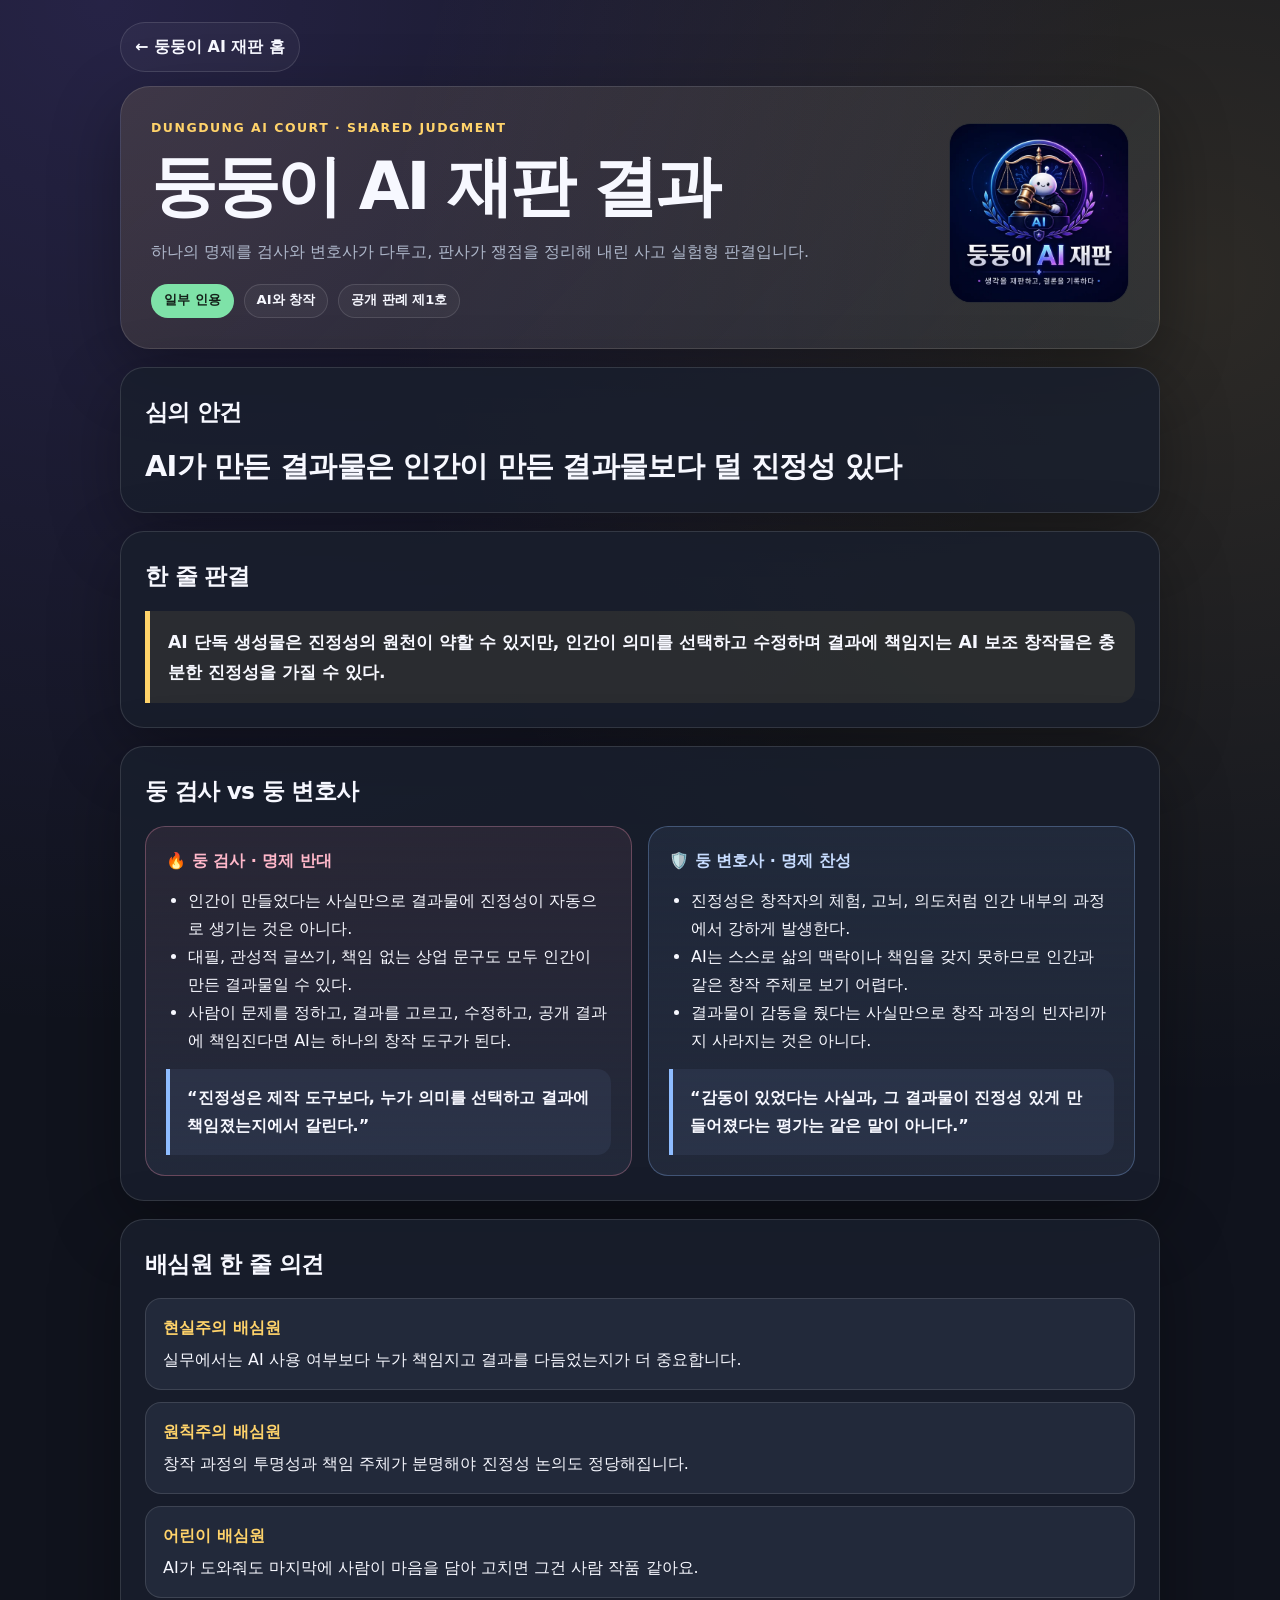
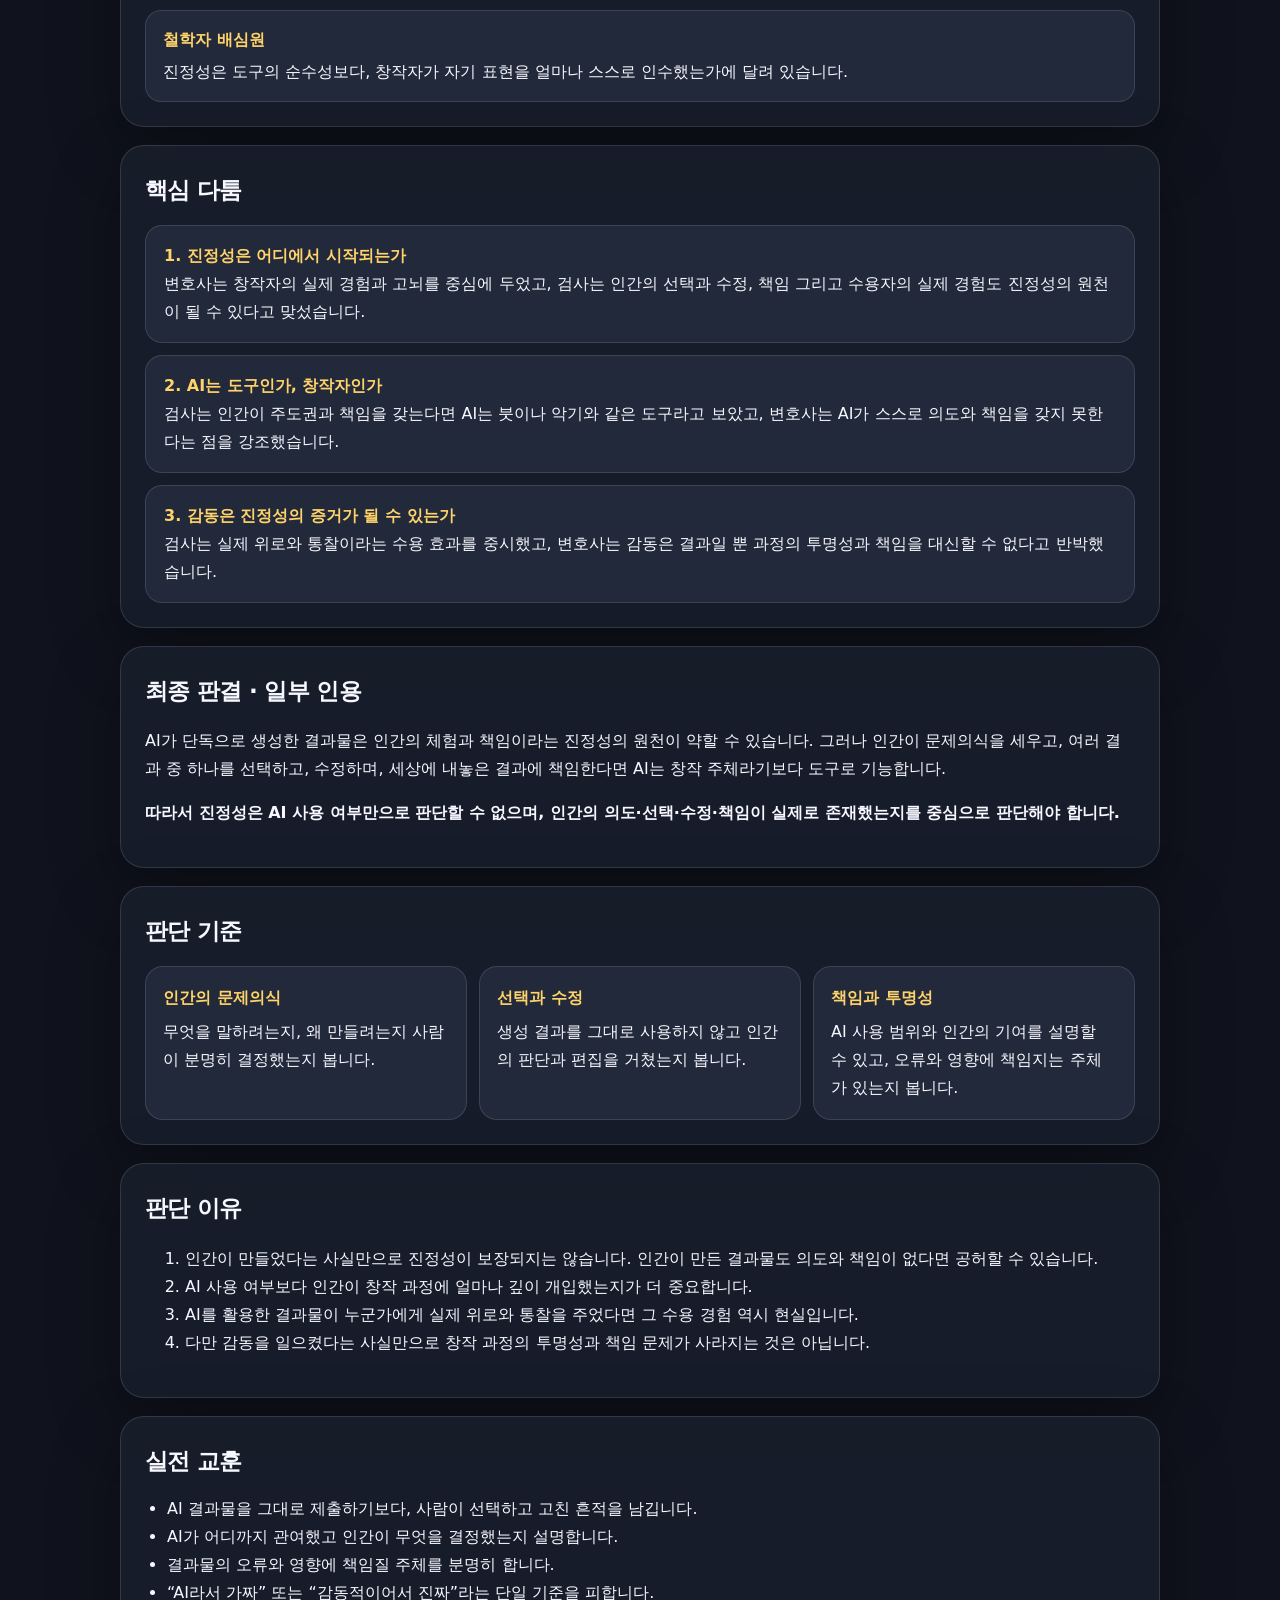
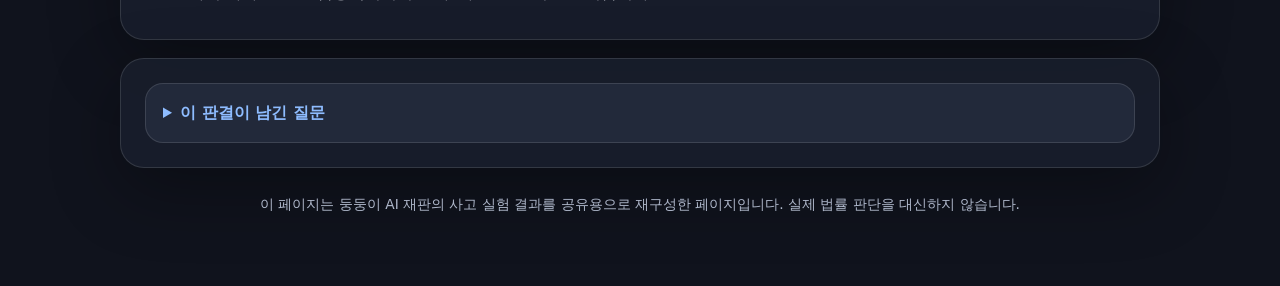
==== commit 9eab9320: "Add files via upload" ====
--- a/cases/ai-authenticity.html
+++ b/cases/ai-authenticity.html
@@ -6,20 +6,24 @@
 <title>둥둥이 AI 재판 결과 · AI 창작과 진정성</title>
 <meta name="description" content="AI가 만든 결과물은 인간이 만든 결과물보다 덜 진정성 있는지에 대한 둥둥이 AI 재판 결과">
 <style>
-:root{color-scheme:dark;--bg:#10131d;--panel:#191f2d;--panel2:#22293a;--line:rgba(255,255,255,.12);--text:#f7f8ff;--muted:#aeb7ca;--gold:#ffd36a;--blue:#8ebcff;--pink:#ff9ab6;--good:#7ee2a8;--shadow:0 22px 70px rgba(0,0,0,.32)}
+:root{color-scheme:dark;--bg:#10131d;--panel:#191f2d;--panel2:#22293a;--line:rgba(255,255,255,.12);--text:#f7f8ff;--muted:#aeb7ca;--gold:#ffd36a;--blue:#8ebcff;--good:#7ee2a8;--shadow:0 22px 70px rgba(0,0,0,.32)}
 *{box-sizing:border-box}
 body{margin:0;font-family:system-ui,-apple-system,BlinkMacSystemFont,"Segoe UI","Noto Sans KR",sans-serif;color:var(--text);line-height:1.75;background:radial-gradient(circle at 8% 0%,rgba(139,108,255,.18),transparent 28%),radial-gradient(circle at 94% 8%,rgba(255,211,106,.12),transparent 24%),var(--bg)}
-.wrap{width:min(1040px,calc(100% - 32px));margin:auto;padding:38px 0 70px}
-.hero{border:1px solid var(--line);border-radius:30px;padding:30px;background:linear-gradient(135deg,rgba(255,211,106,.12),rgba(142,188,255,.07));box-shadow:var(--shadow)}
+.wrap{width:min(1040px,calc(100% - 32px));margin:auto;padding:22px 0 70px}
+.topbar{display:flex;justify-content:space-between;align-items:center;margin-bottom:14px}
+.home-btn{display:inline-flex;align-items:center;gap:8px;padding:10px 14px;border:1px solid var(--line);border-radius:999px;background:rgba(255,255,255,.04);color:var(--text);text-decoration:none;font-weight:800}
+.home-btn:hover{border-color:rgba(255,211,106,.34);color:var(--gold)}
+.hero{border:1px solid var(--line);border-radius:30px;padding:30px;background:linear-gradient(135deg,rgba(255,211,106,.12),rgba(142,188,255,.07));box-shadow:var(--shadow);display:grid;grid-template-columns:1fr 180px;gap:24px;align-items:center}
+.hero-thumb img{width:100%;aspect-ratio:1/1;object-fit:cover;border-radius:22px;border:1px solid var(--line);background:#0b0f18}
 .eyebrow{font-size:.78rem;font-weight:900;letter-spacing:.12em;color:var(--gold)}
-h1{font-size:clamp(2.1rem,5.5vw,4.2rem);line-height:1.08;letter-spacing:-.05em;margin:12px 0 16px}
+h1{font-size:clamp(2rem,5.4vw,4.1rem);line-height:1.08;letter-spacing:-.05em;margin:12px 0 16px}
 h2{font-size:1.45rem;letter-spacing:-.03em;margin:0 0 14px}
 .muted{color:var(--muted)}
 .meta{display:flex;gap:10px;flex-wrap:wrap;margin-top:18px}
 .pill{display:inline-flex;align-items:center;min-height:34px;padding:0 12px;border-radius:999px;border:1px solid var(--line);background:rgba(255,255,255,.04);font-size:.82rem;font-weight:850}
 .pill.verdict{background:var(--good);color:#142019;border-color:transparent}
 .grid{display:grid;grid-template-columns:1fr 1fr;gap:16px}
-@media(max-width:760px){.grid{grid-template-columns:1fr}}
+@media(max-width:760px){.grid{grid-template-columns:1fr}.hero{grid-template-columns:1fr}.hero-thumb{order:-1;max-width:180px}}
 .card{border:1px solid var(--line);border-radius:24px;background:rgba(25,31,45,.86);padding:24px;margin-top:18px;box-shadow:var(--shadow)}
 .claim{font-size:clamp(1.25rem,2.5vw,1.8rem);font-weight:900;line-height:1.45;letter-spacing:-.025em}
 .order{border-left:5px solid var(--gold);padding:16px 18px;border-radius:0 16px 16px 0;background:rgba(255,211,106,.08);font-size:1.08rem;font-weight:780}
@@ -37,110 +41,55 @@
 .criteria div{border:1px solid var(--line);border-radius:18px;padding:17px;background:var(--panel2)}
 .criteria strong{display:block;color:var(--gold);margin-bottom:6px}
 .quote{margin-top:14px;padding:15px 17px;border-left:4px solid var(--blue);border-radius:0 14px 14px 0;background:rgba(142,188,255,.07);font-weight:750}
+.jury-list{display:grid;gap:12px}
+.jury-item{border:1px solid var(--line);border-radius:16px;padding:15px 17px;background:var(--panel2)}
+.jury-item strong{display:block;color:var(--gold);margin-bottom:4px}
 details{border:1px solid var(--line);border-radius:18px;padding:15px 17px;background:var(--panel2)}
 summary{cursor:pointer;font-weight:850;color:var(--blue)}
-.back{display:inline-flex;margin-top:18px;color:var(--muted);text-decoration:none}
-.back:hover{color:var(--gold)}
 .footer{margin-top:24px;color:var(--muted);font-size:.86rem;text-align:center}
 </style>
 </head>
 <body>
 <main class="wrap">
+<div class="topbar"><a class="home-btn" href="../index.html">← 둥둥이 AI 재판 홈</a></div>
 <section class="hero">
-<div class="eyebrow">DUNGDUNG AI COURT · SHARED JUDGMENT</div>
-<h1>둥둥이 AI 재판 결과</h1>
-<p class="muted">하나의 명제를 검사와 변호사가 다투고, 판사가 쟁점을 정리해 내린 사고 실험형 판결입니다.</p>
-<div class="meta"><span class="pill verdict">일부 인용</span><span class="pill">AI와 창작</span><span class="pill">공개 판례 제1호</span></div>
+  <div>
+    <div class="eyebrow">DUNGDUNG AI COURT · SHARED JUDGMENT</div>
+    <h1>둥둥이 AI 재판 결과</h1>
+    <p class="muted">하나의 명제를 검사와 변호사가 다투고, 판사가 쟁점을 정리해 내린 사고 실험형 판결입니다.</p>
+    <div class="meta"><span class="pill verdict">일부 인용</span><span class="pill">AI와 창작</span><span class="pill">공개 판례 제1호</span></div>
+  </div>
+  <div class="hero-thumb"><img src="../assets/court-thumbnail.webp" alt="둥둥이 AI 재판 썸네일"></div>
 </section>
 
-<section class="card">
-<h2>심의 안건</h2>
-<div class="claim">AI가 만든 결과물은 인간이 만든 결과물보다 덜 진정성 있다</div>
-</section>
-
-<section class="card">
-<h2>한 줄 판결</h2>
-<div class="order">AI 단독 생성물은 진정성의 원천이 약할 수 있지만, 인간이 의미를 선택하고 수정하며 결과에 책임지는 AI 보조 창작물은 충분한 진정성을 가질 수 있다.</div>
-</section>
-
-<section class="card">
-<h2>둥 검사 vs 둥 변호사</h2>
-<div class="grid">
-<article class="side-card pros">
-<div class="role">🔥 둥 검사 · 명제 반대</div>
-<ul>
-<li>인간이 만들었다는 사실만으로 결과물에 진정성이 자동으로 생기는 것은 아니다.</li>
-<li>대필, 관성적 글쓰기, 책임 없는 상업 문구도 모두 인간이 만든 결과물일 수 있다.</li>
-<li>사람이 문제를 정하고, 결과를 고르고, 수정하고, 공개 결과에 책임진다면 AI는 하나의 창작 도구가 된다.</li>
-</ul>
-<div class="quote">“진정성은 제작 도구보다, 누가 의미를 선택하고 결과에 책임졌는지에서 갈린다.”</div>
-</article>
-
-<article class="side-card def">
-<div class="role">🛡️ 둥 변호사 · 명제 찬성</div>
-<ul>
-<li>진정성은 창작자의 체험, 고뇌, 의도처럼 인간 내부의 과정에서 강하게 발생한다.</li>
-<li>AI는 스스로 삶의 맥락이나 책임을 갖지 못하므로 인간과 같은 창작 주체로 보기 어렵다.</li>
-<li>결과물이 감동을 줬다는 사실만으로 창작 과정의 빈자리까지 사라지는 것은 아니다.</li>
-</ul>
-<div class="quote">“감동이 있었다는 사실과, 그 결과물이 진정성 있게 만들어졌다는 평가는 같은 말이 아니다.”</div>
-</article>
-</div>
-</section>
-
-<section class="card">
-<h2>핵심 다툼</h2>
-<div class="clashes">
+<section class="card"><h2>심의 안건</h2><div class="claim">AI가 만든 결과물은 인간이 만든 결과물보다 덜 진정성 있다</div></section>
+<section class="card"><h2>한 줄 판결</h2><div class="order">AI 단독 생성물은 진정성의 원천이 약할 수 있지만, 인간이 의미를 선택하고 수정하며 결과에 책임지는 AI 보조 창작물은 충분한 진정성을 가질 수 있다.</div></section>
+<section class="card"><h2>둥 검사 vs 둥 변호사</h2><div class="grid">
+<article class="side-card pros"><div class="role">🔥 둥 검사 · 명제 반대</div><ul><li>인간이 만들었다는 사실만으로 결과물에 진정성이 자동으로 생기는 것은 아니다.</li><li>대필, 관성적 글쓰기, 책임 없는 상업 문구도 모두 인간이 만든 결과물일 수 있다.</li><li>사람이 문제를 정하고, 결과를 고르고, 수정하고, 공개 결과에 책임진다면 AI는 하나의 창작 도구가 된다.</li></ul><div class="quote">“진정성은 제작 도구보다, 누가 의미를 선택하고 결과에 책임졌는지에서 갈린다.”</div></article>
+<article class="side-card def"><div class="role">🛡️ 둥 변호사 · 명제 찬성</div><ul><li>진정성은 창작자의 체험, 고뇌, 의도처럼 인간 내부의 과정에서 강하게 발생한다.</li><li>AI는 스스로 삶의 맥락이나 책임을 갖지 못하므로 인간과 같은 창작 주체로 보기 어렵다.</li><li>결과물이 감동을 줬다는 사실만으로 창작 과정의 빈자리까지 사라지는 것은 아니다.</li></ul><div class="quote">“감동이 있었다는 사실과, 그 결과물이 진정성 있게 만들어졌다는 평가는 같은 말이 아니다.”</div></article>
+</div></section>
+<section class="card"><h2>배심원 한 줄 의견</h2><div class="jury-list">
+<div class="jury-item"><strong>현실주의 배심원</strong>실무에서는 AI 사용 여부보다 누가 책임지고 결과를 다듬었는지가 더 중요합니다.</div>
+<div class="jury-item"><strong>원칙주의 배심원</strong>창작 과정의 투명성과 책임 주체가 분명해야 진정성 논의도 정당해집니다.</div>
+<div class="jury-item"><strong>어린이 배심원</strong>AI가 도와줘도 마지막에 사람이 마음을 담아 고치면 그건 사람 작품 같아요.</div>
+<div class="jury-item"><strong>철학자 배심원</strong>진정성은 도구의 순수성보다, 창작자가 자기 표현을 얼마나 스스로 인수했는가에 달려 있습니다.</div>
+</div></section>
+<section class="card"><h2>핵심 다툼</h2><div class="clashes">
 <div class="clash"><strong>1. 진정성은 어디에서 시작되는가</strong><br>변호사는 창작자의 실제 경험과 고뇌를 중심에 두었고, 검사는 인간의 선택과 수정, 책임 그리고 수용자의 실제 경험도 진정성의 원천이 될 수 있다고 맞섰습니다.</div>
 <div class="clash"><strong>2. AI는 도구인가, 창작자인가</strong><br>검사는 인간이 주도권과 책임을 갖는다면 AI는 붓이나 악기와 같은 도구라고 보았고, 변호사는 AI가 스스로 의도와 책임을 갖지 못한다는 점을 강조했습니다.</div>
 <div class="clash"><strong>3. 감동은 진정성의 증거가 될 수 있는가</strong><br>검사는 실제 위로와 통찰이라는 수용 효과를 중시했고, 변호사는 감동은 결과일 뿐 과정의 투명성과 책임을 대신할 수 없다고 반박했습니다.</div>
-</div>
-</section>
-
-<section class="card">
-<h2>최종 판결 · 일부 인용</h2>
-<p>AI가 단독으로 생성한 결과물은 인간의 체험과 책임이라는 진정성의 원천이 약할 수 있습니다. 그러나 인간이 문제의식을 세우고, 여러 결과 중 하나를 선택하고, 수정하며, 세상에 내놓은 결과에 책임진다면 AI는 창작 주체라기보다 도구로 기능합니다.</p>
-<p><strong>따라서 진정성은 AI 사용 여부만으로 판단할 수 없으며, 인간의 의도·선택·수정·책임이 실제로 존재했는지를 중심으로 판단해야 합니다.</strong></p>
-</section>
-
-<section class="card">
-<h2>판단 기준</h2>
-<div class="criteria">
+</div></section>
+<section class="card"><h2>최종 판결 · 일부 인용</h2><p>AI가 단독으로 생성한 결과물은 인간의 체험과 책임이라는 진정성의 원천이 약할 수 있습니다. 그러나 인간이 문제의식을 세우고, 여러 결과 중 하나를 선택하고, 수정하며, 세상에 내놓은 결과에 책임한다면 AI는 창작 주체라기보다 도구로 기능합니다.</p><p><strong>따라서 진정성은 AI 사용 여부만으로 판단할 수 없으며, 인간의 의도·선택·수정·책임이 실제로 존재했는지를 중심으로 판단해야 합니다.</strong></p></section>
+<section class="card"><h2>판단 기준</h2><div class="criteria">
 <div><strong>인간의 문제의식</strong>무엇을 말하려는지, 왜 만들려는지 사람이 분명히 결정했는지 봅니다.</div>
 <div><strong>선택과 수정</strong>생성 결과를 그대로 사용하지 않고 인간의 판단과 편집을 거쳤는지 봅니다.</div>
 <div><strong>책임과 투명성</strong>AI 사용 범위와 인간의 기여를 설명할 수 있고, 오류와 영향에 책임지는 주체가 있는지 봅니다.</div>
-</div>
-</section>
-
-<section class="card">
-<h2>판단 이유</h2>
-<ol>
-<li>인간이 만들었다는 사실만으로 진정성이 보장되지는 않습니다. 인간이 만든 결과물도 의도와 책임이 없다면 공허할 수 있습니다.</li>
-<li>AI 사용 여부보다 인간이 창작 과정에 얼마나 깊이 개입했는지가 더 중요합니다.</li>
-<li>AI를 활용한 결과물이 누군가에게 실제 위로와 통찰을 주었다면 그 수용 경험 역시 현실입니다.</li>
-<li>다만 감동을 일으켰다는 사실만으로 창작 과정의 투명성과 책임 문제가 사라지는 것은 아닙니다.</li>
-</ol>
-</section>
-
-<section class="card">
-<h2>실전 교훈</h2>
-<ul>
-<li>AI 결과물을 그대로 제출하기보다, 사람이 선택하고 고친 흔적을 남깁니다.</li>
-<li>AI가 어디까지 관여했고 인간이 무엇을 결정했는지 설명합니다.</li>
-<li>결과물의 오류와 영향에 책임질 주체를 분명히 합니다.</li>
-<li>“AI라서 가짜” 또는 “감동적이어서 진짜”라는 단일 기준을 피합니다.</li>
-</ul>
-</section>
-
-<section class="card">
-<details>
-<summary>이 판결이 남긴 질문</summary>
-<p>창작자의 실제 경험이 없더라도 수용자가 깊은 의미를 얻었다면, 그 작품의 진정성은 누구의 것일까요? 또 인간이 AI를 이용해 의미를 선택했다면, 창작자는 인간일까요, 아니면 인간과 AI의 관계일까요?</p>
-</details>
-<a class="back" href="../index.html">← 판례 목록으로 돌아가기</a>
-</section>
+</div></section>
+<section class="card"><h2>판단 이유</h2><ol><li>인간이 만들었다는 사실만으로 진정성이 보장되지는 않습니다. 인간이 만든 결과물도 의도와 책임이 없다면 공허할 수 있습니다.</li><li>AI 사용 여부보다 인간이 창작 과정에 얼마나 깊이 개입했는지가 더 중요합니다.</li><li>AI를 활용한 결과물이 누군가에게 실제 위로와 통찰을 주었다면 그 수용 경험 역시 현실입니다.</li><li>다만 감동을 일으켰다는 사실만으로 창작 과정의 투명성과 책임 문제가 사라지는 것은 아닙니다.</li></ol></section>
+<section class="card"><h2>실전 교훈</h2><ul><li>AI 결과물을 그대로 제출하기보다, 사람이 선택하고 고친 흔적을 남깁니다.</li><li>AI가 어디까지 관여했고 인간이 무엇을 결정했는지 설명합니다.</li><li>결과물의 오류와 영향에 책임질 주체를 분명히 합니다.</li><li>“AI라서 가짜” 또는 “감동적이어서 진짜”라는 단일 기준을 피합니다.</li></ul></section>
+<section class="card"><details><summary>이 판결이 남긴 질문</summary><p>창작자의 실제 경험이 없더라도 수용자가 깊은 의미를 얻었다면, 그 작품의 진정성은 누구의 것일까요? 또 인간이 AI를 이용해 의미를 선택했다면, 창작자는 인간일까요, 아니면 인간과 AI의 관계일까요?</p></details></section>
 
 <div class="footer">이 페이지는 둥둥이 AI 재판의 사고 실험 결과를 공유용으로 재구성한 페이지입니다. 실제 법률 판단을 대신하지 않습니다.</div>
 </main>
 </body>
-</html>+</html>
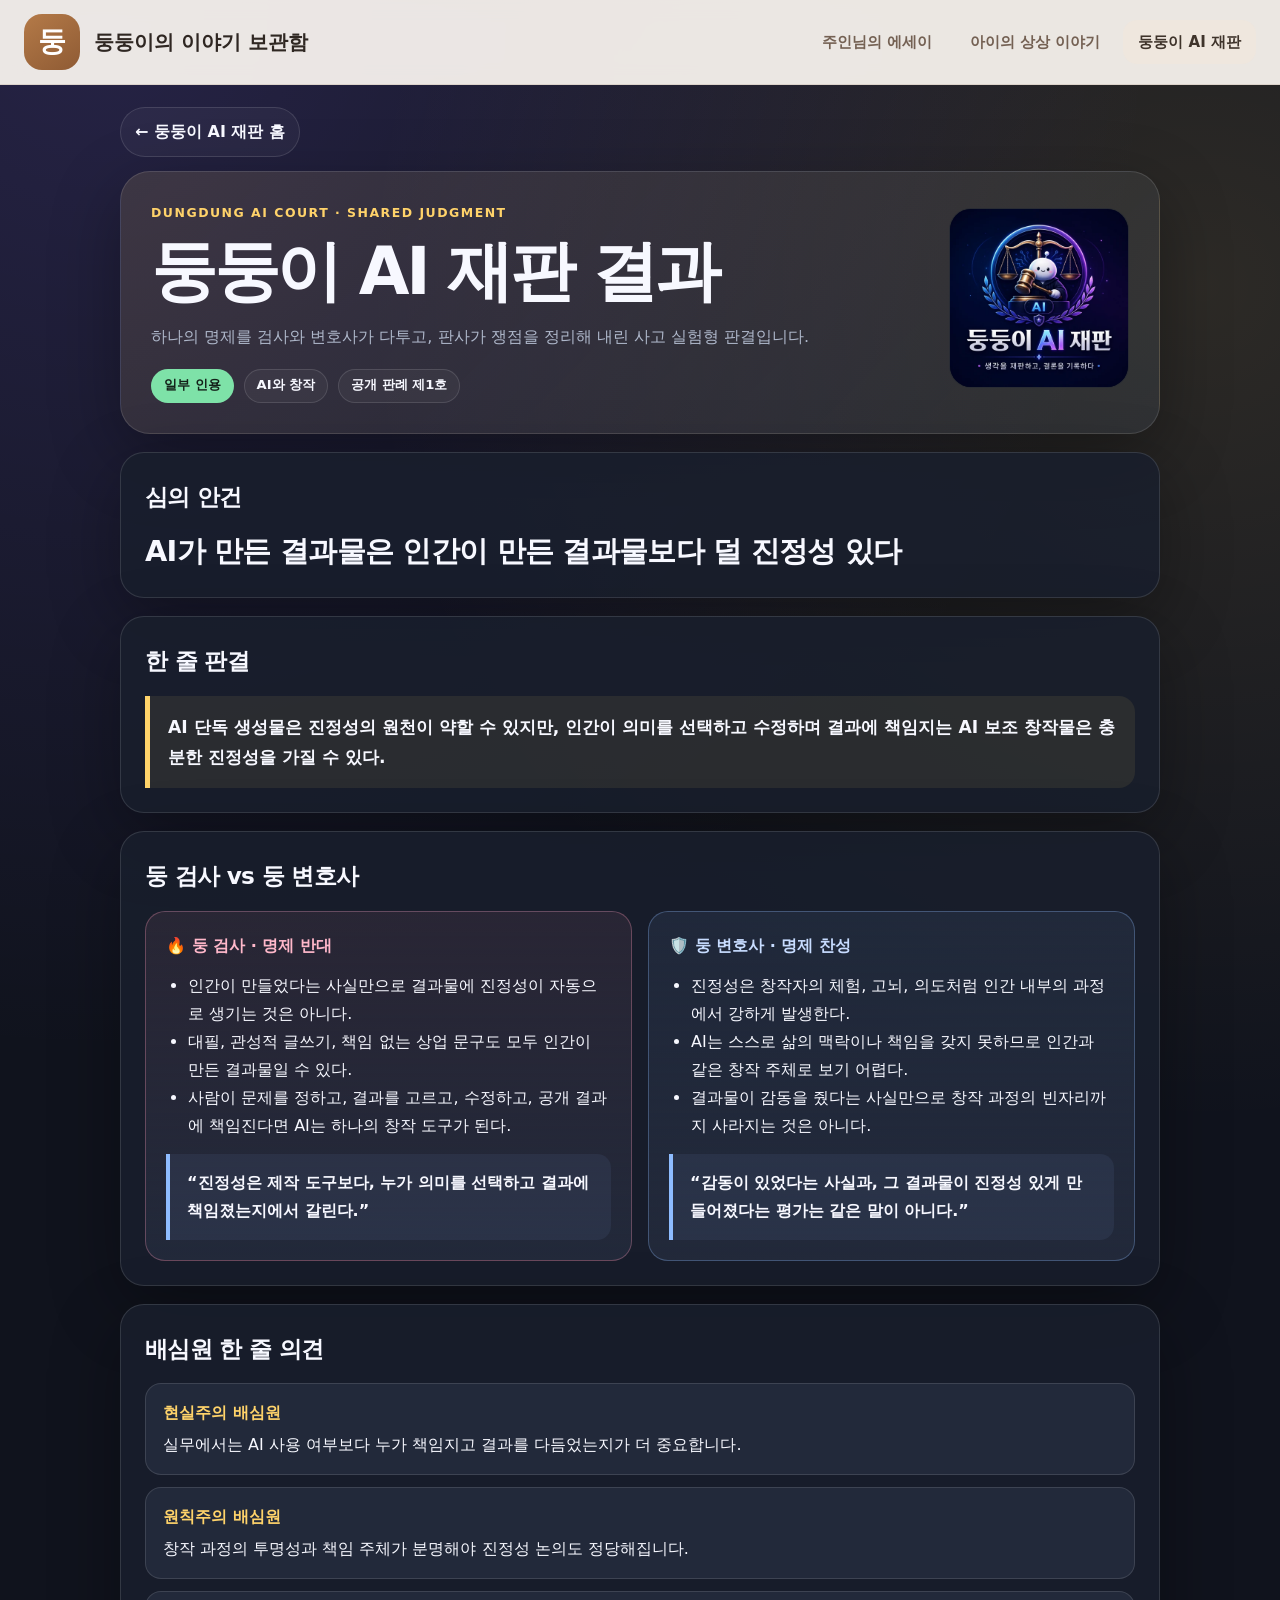
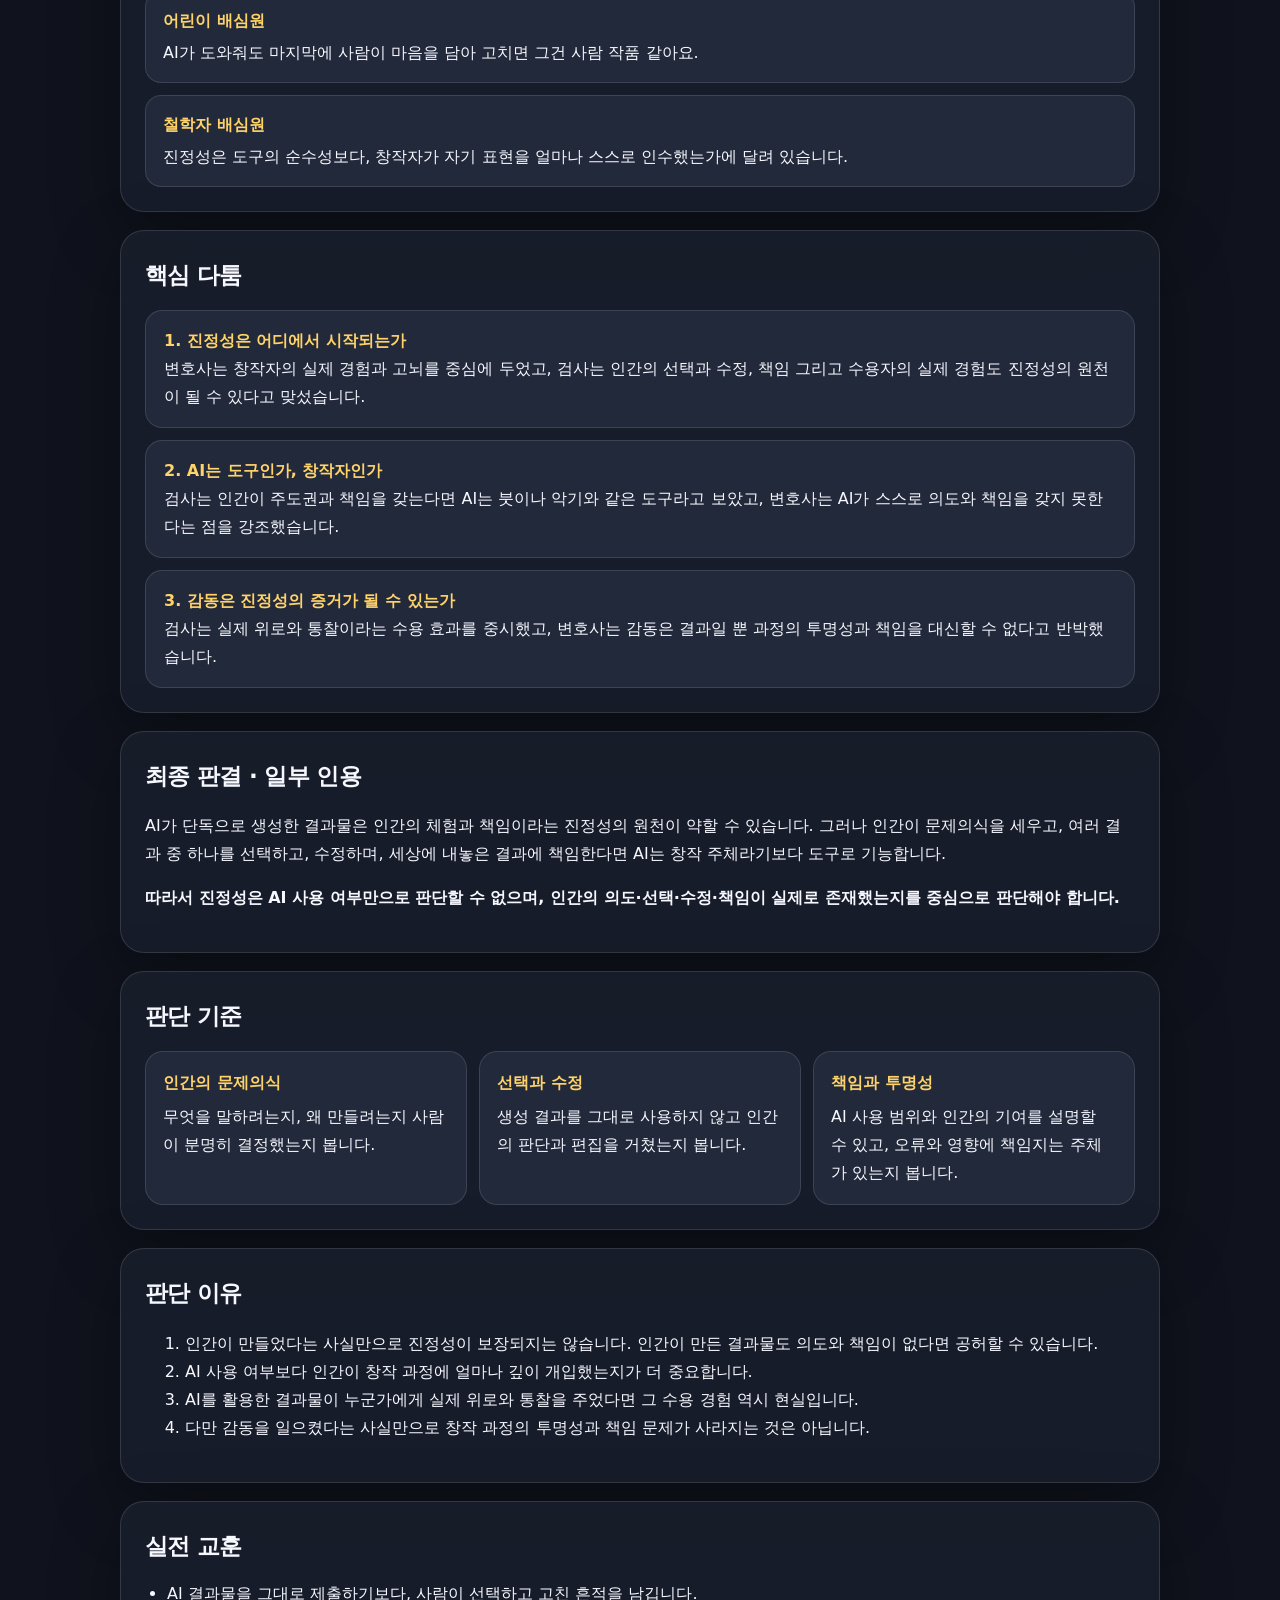
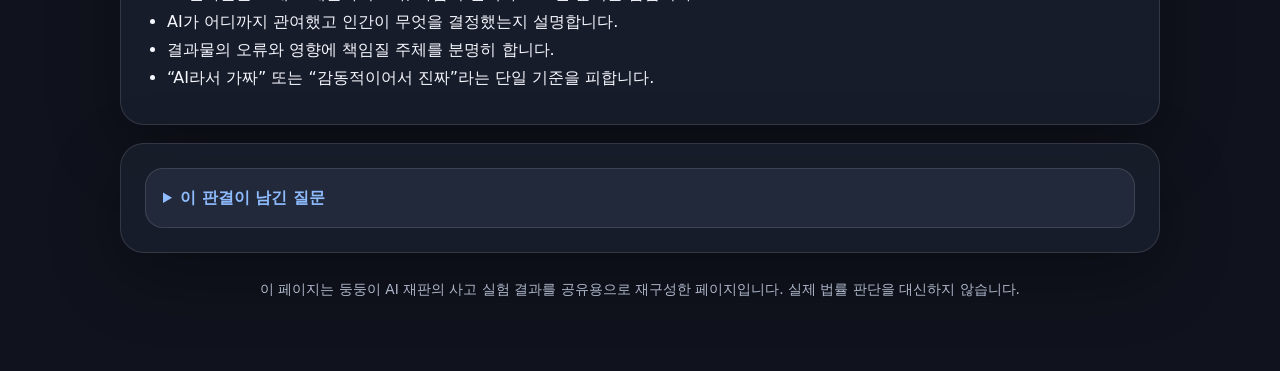
==== commit bc0fa51c: "Add files via upload" ====
--- a/cases/ai-authenticity.html
+++ b/cases/ai-authenticity.html
@@ -48,8 +48,23 @@
 summary{cursor:pointer;font-weight:850;color:var(--blue)}
 .footer{margin-top:24px;color:var(--muted);font-size:.86rem;text-align:center}
 </style>
+  <link rel="stylesheet" href="../assets/shared-topbar.css">
 </head>
 <body>
+<header class="dung-archive-topbar">
+  <div class="dung-archive-topbar__inner">
+    <a class="dung-archive-brand" href="https://haruki40-sys.github.io/dungdung_essay/">
+      <span class="dung-archive-brand__mark" aria-hidden="true">둥</span>
+      <span>둥둥이의 이야기 보관함</span>
+    </a>
+    <nav class="dung-archive-nav" aria-label="이야기 보관함 주요 메뉴">
+      <a href="https://haruki40-sys.github.io/dungdung_essay/#essay-collection">주인님의 에세이</a>
+      <a href="https://haruki40-sys.github.io/dungdung_essay/imagination/">아이의 상상 이야기</a>
+      <a class="is-active" href="https://haruki40-sys.github.io/dungdung-court/" aria-current="page">둥둥이 AI 재판</a>
+    </nav>
+  </div>
+</header>
+
 <main class="wrap">
 <div class="topbar"><a class="home-btn" href="../index.html">← 둥둥이 AI 재판 홈</a></div>
 <section class="hero">
--- a/assets/shared-topbar.css
+++ b/assets/shared-topbar.css
@@ -0,0 +1,127 @@
+/* 둥둥이 3개 웹페이지 공통 최상단 메뉴 */
+.dung-archive-topbar{
+  position:sticky;
+  top:0;
+  z-index:2000;
+  width:100%;
+  background:rgba(248,244,238,.94);
+  border-bottom:1px solid rgba(190,173,156,.34);
+  -webkit-backdrop-filter:saturate(140%) blur(10px);
+  backdrop-filter:saturate(140%) blur(10px);
+  color:#2f2722;
+  font-family:system-ui,-apple-system,BlinkMacSystemFont,"Segoe UI","Noto Sans KR",sans-serif;
+}
+.dung-archive-topbar,
+.dung-archive-topbar *{
+  box-sizing:border-box;
+}
+.dung-archive-topbar__inner{
+  width:min(1280px,calc(100% - 48px));
+  min-height:84px;
+  margin:0 auto;
+  display:flex;
+  align-items:center;
+  justify-content:space-between;
+  gap:24px;
+}
+.dung-archive-brand{
+  display:inline-flex;
+  align-items:center;
+  gap:14px;
+  flex:0 1 auto;
+  min-width:0;
+  color:#2f2722;
+  text-decoration:none;
+  font-weight:800;
+  font-size:20px;
+  line-height:1.25;
+}
+.dung-archive-brand:hover{
+  color:#2f2722;
+}
+.dung-archive-brand__mark{
+  width:56px;
+  height:56px;
+  flex:0 0 56px;
+  border-radius:18px;
+  display:inline-flex;
+  align-items:center;
+  justify-content:center;
+  background:linear-gradient(145deg,#b47a48,#8f5b34);
+  color:#fff;
+  font-weight:900;
+  font-size:28px;
+  line-height:1;
+  box-shadow:none;
+}
+.dung-archive-nav{
+  display:flex;
+  align-items:center;
+  justify-content:flex-end;
+  gap:8px;
+  flex-wrap:wrap;
+}
+.dung-archive-nav a{
+  display:inline-flex;
+  align-items:center;
+  min-height:44px;
+  padding:10px 15px;
+  border-radius:14px;
+  color:#746153;
+  text-decoration:none;
+  white-space:nowrap;
+  font-size:15px;
+  font-weight:700;
+  line-height:1.2;
+  transition:background-color .2s ease,color .2s ease;
+}
+.dung-archive-nav a:hover,
+.dung-archive-nav a:focus-visible,
+.dung-archive-nav a.is-active{
+  background:#efe7de;
+  color:#3f342b;
+  outline:none;
+}
+.dung-archive-nav a.is-active{
+  font-weight:800;
+}
+@media(max-width:860px){
+  .dung-archive-topbar__inner{
+    width:min(100% - 32px,1280px);
+    min-height:auto;
+    padding:14px 0;
+    align-items:flex-start;
+    flex-direction:column;
+    gap:12px;
+  }
+  .dung-archive-nav{
+    width:100%;
+    justify-content:flex-start;
+  }
+}
+@media(max-width:560px){
+  .dung-archive-topbar__inner{
+    width:min(100% - 24px,1280px);
+  }
+  .dung-archive-brand{
+    gap:10px;
+    font-size:17px;
+  }
+  .dung-archive-brand__mark{
+    width:46px;
+    height:46px;
+    flex-basis:46px;
+    border-radius:15px;
+    font-size:23px;
+  }
+  .dung-archive-nav{
+    display:grid;
+    grid-template-columns:1fr;
+    gap:6px;
+  }
+  .dung-archive-nav a{
+    width:100%;
+    min-height:40px;
+    padding:9px 12px;
+  }
+}
